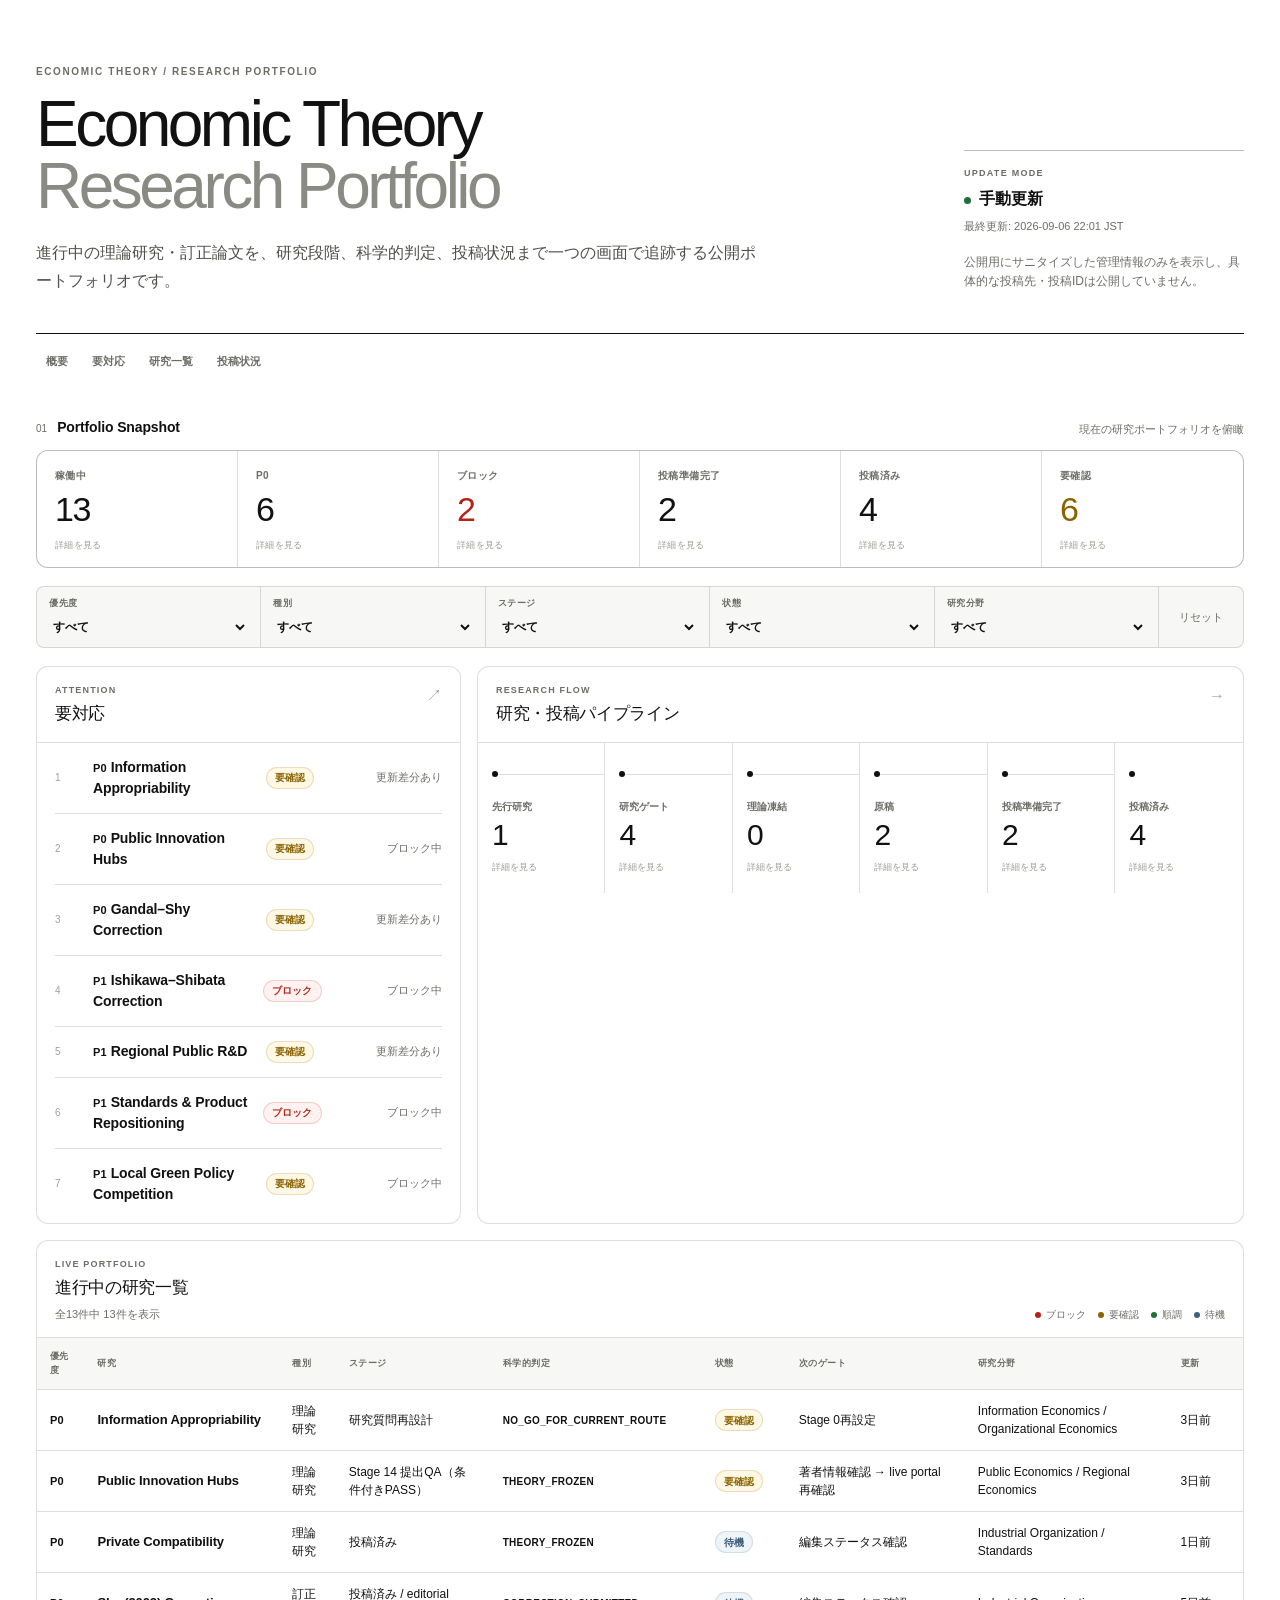
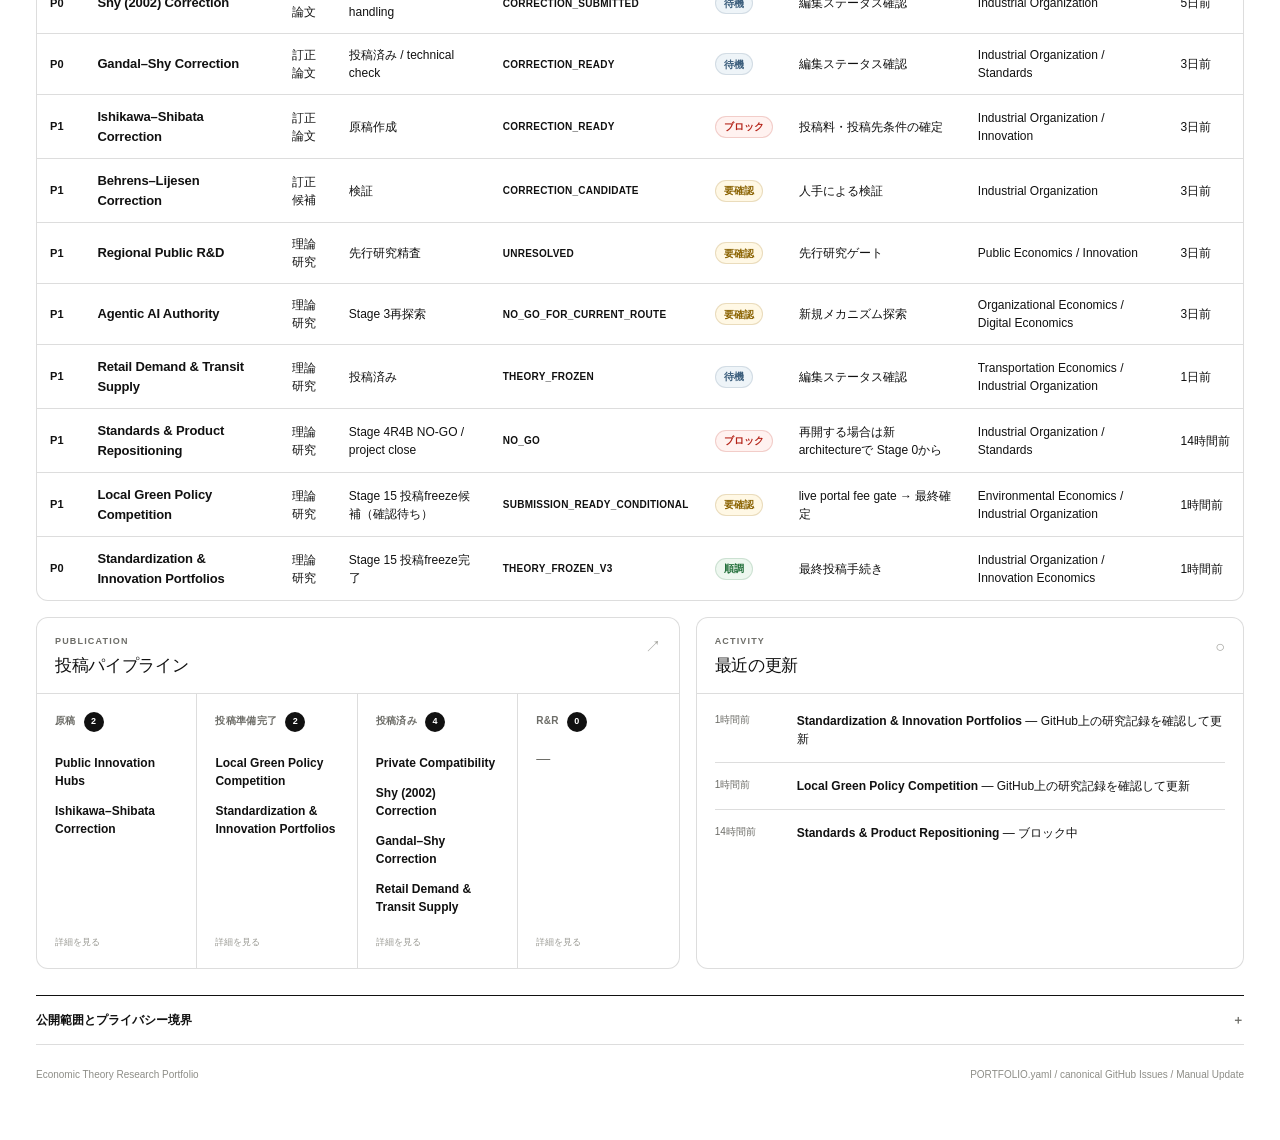
==== index.html @ 6ef9cdfd "Replace iOS nested modal scroll with single full-screen scroll surface" ====
<!doctype html>
<html lang="ja">
<head>
  <meta charset="utf-8">
  <meta name="viewport" content="width=device-width, initial-scale=1">
  <meta name="color-scheme" content="light">
  <meta name="description" content="経済理論研究ポートフォリオの公開用・サニタイズ済み進捗ダッシュボード。">
  <title>Economic Theory Research Portfolio</title>
  <link rel="stylesheet" href="styles.css">
  <style>
    /* iOS Safari: use the dialog itself as the only vertical scroll surface.
       Avoid nested scrolling between dialog -> flex shell -> detail content. */
    @media(max-width:720px){
      html:has(#detail-dialog[open]),
      body:has(#detail-dialog[open]){
        overflow:hidden;
      }
      #detail-dialog.detail-dialog[open]{
        position:fixed;
        inset:0;
        width:100vw;
        max-width:none;
        height:100vh;
        height:100dvh;
        max-height:none;
        margin:0;
        padding:0;
        border:0;
        border-radius:0;
        box-shadow:none;
        overflow-y:auto;
        overflow-x:hidden;
        -webkit-overflow-scrolling:touch;
      }
      #detail-dialog .detail-dialog-shell{
        display:block;
        min-height:100%;
        max-height:none;
        overflow:visible;
      }
      #detail-dialog .detail-dialog-header{
        position:sticky;
        top:0;
        z-index:10;
        padding:18px;
        background:rgba(255,255,255,.98);
      }
      #detail-dialog .detail-content{
        padding:18px 18px calc(28px + env(safe-area-inset-bottom));
        overflow:visible;
        min-height:auto;
      }
      #detail-dialog::backdrop{
        background:rgba(0,0,0,.18);
        backdrop-filter:none;
      }
    }
  </style>
</head>
<body>
  <main class="shell">
    <header class="topbar">
      <div class="topbar-copy">
        <p class="eyebrow">ECONOMIC THEORY / RESEARCH PORTFOLIO</p>
        <h1>Economic Theory<br><span>Research Portfolio</span></h1>
        <p class="subtitle">進行中の理論研究・訂正論文を、研究段階、科学的判定、投稿状況まで一つの画面で追跡する公開ポートフォリオです。</p>
      </div>
      <aside class="topbar-meta">
        <div class="sync-block" aria-live="polite">
          <span class="sync-label">UPDATE MODE</span>
          <span id="sync-health" class="sync-health"><span class="dot"></span>手動更新</span>
          <span id="last-sync" class="last-sync">最終更新: —</span>
        </div>
        <p class="public-note">公開用にサニタイズした管理情報のみを表示し、具体的な投稿先・投稿IDは公開していません。</p>
      </aside>
    </header>

    <nav class="section-nav" aria-label="ページ内ナビゲーション">
      <a href="#overview">概要</a>
      <a href="#attention">要対応</a>
      <a href="#portfolio">研究一覧</a>
      <a href="#publication">投稿状況</a>
    </nav>

    <section id="overview" class="snapshot-section">
      <div class="section-heading">
        <div><span class="section-index">01</span><h2>Portfolio Snapshot</h2></div>
        <p>現在の研究ポートフォリオを俯瞰</p>
      </div>
      <section id="kpis" class="kpis" aria-label="ポートフォリオ概要"></section>
    </section>

    <section class="filters" aria-label="ポートフォリオ絞り込み">
      <label>優先度<select id="filter-priority"><option value="">すべて</option></select></label>
      <label>種別<select id="filter-type"><option value="">すべて</option></select></label>
      <label>ステージ<select id="filter-stage"><option value="">すべて</option></select></label>
      <label>状態<select id="filter-health"><option value="">すべて</option></select></label>
      <label>研究分野<select id="filter-field"><option value="">すべて</option></select></label>
      <button id="clear-filters" type="button">リセット</button>
    </section>

    <section id="attention" class="overview-grid">
      <article class="panel attention-panel">
        <div class="panel-title">
          <div><span class="panel-kicker">ATTENTION</span><h2>要対応</h2></div>
          <span class="panel-mark" aria-hidden="true">↗</span>
        </div>
        <div id="attention-list" class="attention-list"></div>
      </article>

      <article class="panel pipeline-panel">
        <div class="panel-title">
          <div><span class="panel-kicker">RESEARCH FLOW</span><h2>研究・投稿パイプライン</h2></div>
          <span class="panel-mark" aria-hidden="true">→</span>
        </div>
        <div id="stage-pipeline" class="stage-pipeline"></div>
      </article>
    </section>

    <section id="portfolio" class="panel portfolio-panel">
      <div class="panel-title table-title-row">
        <div>
          <span class="panel-kicker">LIVE PORTFOLIO</span>
          <h2>進行中の研究一覧</h2>
          <p id="result-count" class="muted"></p>
        </div>
        <span class="legend"><span class="legend-dot blocked"></span>ブロック <span class="legend-dot review"></span>要確認 <span class="legend-dot track"></span>順調 <span class="legend-dot waiting"></span>待機</span>
      </div>
      <div class="table-wrap">
        <table>
          <thead>
            <tr>
              <th>優先度</th><th>研究</th><th>種別</th><th>ステージ</th><th>科学的判定</th><th>状態</th><th>次のゲート</th><th>研究分野</th><th>更新</th>
            </tr>
          </thead>
          <tbody id="portfolio-body"></tbody>
        </table>
      </div>
    </section>

    <section id="publication" class="bottom-grid">
      <article class="panel publication-panel">
        <div class="panel-title">
          <div><span class="panel-kicker">PUBLICATION</span><h2>投稿パイプライン</h2></div>
          <span class="panel-mark" aria-hidden="true">↗</span>
        </div>
        <div id="publication-pipeline" class="publication-pipeline"></div>
      </article>
      <article class="panel recent-panel">
        <div class="panel-title">
          <div><span class="panel-kicker">ACTIVITY</span><h2>最近の更新</h2></div>
          <span class="panel-mark" aria-hidden="true">○</span>
        </div>
        <div id="recent-list" class="recent-list"></div>
      </article>
    </section>

    <details class="methodology">
      <summary>公開範囲とプライバシー境界</summary>
      <div class="methodology-body">
        <p>このページでは研究管理に必要な公開用メタデータのみを表示しています。具体的な投稿先、投稿ID、投稿システム上の内部情報、数式導出、証明、未公開原稿、厳密な反例、詳細なブロッカー、認証情報、非公開の研究エビデンスは含みません。</p>
        <p>投稿先そのものは非公開のGitHub管理記録に保持し、公開ページでは研究分野と投稿ステータスのみを表示します。公開ページの内容はGitHub上の研究記録を確認したうえで手動更新し、科学的判定や研究ゲートも人間が管理するcanonical decisionとして維持します。</p>
      </div>
    </details>

    <footer>
      <span>Economic Theory Research Portfolio</span>
      <span>PORTFOLIO.yaml / canonical GitHub Issues / Manual Update</span>
    </footer>
  </main>

  <dialog id="detail-dialog" class="detail-dialog" aria-labelledby="detail-title">
    <section class="detail-dialog-shell">
      <header class="detail-dialog-header">
        <div>
          <p class="eyebrow">RESEARCH DETAIL</p>
          <h2 id="detail-title">ポートフォリオ詳細</h2>
          <p id="detail-subtitle" class="muted"></p>
        </div>
        <button id="detail-close" class="detail-close" type="button" aria-label="詳細を閉じる">×</button>
      </header>
      <div id="detail-content" class="detail-content"></div>
    </section>
  </dialog>

  <script src="app.js" defer></script>
</body>
</html>
---- styles.css ----
:root{
  --canvas:#ffffff;
  --surface:#f7f7f5;
  --surface-2:#f1f1ee;
  --ink:#111111;
  --muted:#6d6d68;
  --line:rgba(17,17,17,.14);
  --line-strong:rgba(17,17,17,.28);
  --good:#216e39;
  --good-bg:#edf7ef;
  --warn:#8a6200;
  --warn-bg:#fff8e5;
  --bad:#b42318;
  --bad-bg:#fff2f0;
  --wait:#3d5f7d;
  --wait-bg:#eef4f8;
  --radius:8px;
  --radius-lg:12px;
}

*{box-sizing:border-box}
html{scroll-behavior:smooth}
body{
  margin:0;
  background:var(--canvas);
  color:var(--ink);
  font:14px/1.5 -apple-system,BlinkMacSystemFont,"Segoe UI","Noto Sans JP",Helvetica,Arial,sans-serif;
  -webkit-font-smoothing:antialiased;
}
button,select{font:inherit}
a{color:inherit}

.shell{max-width:1540px;margin:0 auto;padding:0 36px 48px}

.topbar{
  display:grid;
  grid-template-columns:minmax(0,1.55fr) minmax(280px,.45fr);
  gap:64px;
  align-items:end;
  padding:64px 0 38px;
  border-bottom:1px solid var(--ink);
}
.topbar-copy{max-width:900px}
.eyebrow{
  margin:0 0 14px;
  color:var(--muted);
  font-size:10px;
  font-weight:700;
  letter-spacing:.16em;
  text-transform:uppercase;
}
h1{
  margin:0;
  font-size:clamp(38px,5vw,68px);
  line-height:.97;
  letter-spacing:-.055em;
  font-weight:500;
}
h1 span{color:#8a8a84;font-weight:400}
.subtitle{
  max-width:720px;
  margin:22px 0 0;
  color:#4e4e4a;
  font-size:16px;
  line-height:1.75;
}
.topbar-meta{display:flex;flex-direction:column;gap:18px;padding-bottom:3px}
.sync-block{
  display:grid;
  grid-template-columns:1fr;
  gap:7px;
  padding:16px 0 0;
  border-top:1px solid var(--line-strong);
}
.sync-label{font-size:9px;font-weight:700;letter-spacing:.14em;color:var(--muted)}
.sync-health{font-size:16px;font-weight:600;letter-spacing:-.01em}
.last-sync{font-size:11px;color:var(--muted);font-variant-numeric:tabular-nums}
.dot{display:inline-block;width:7px;height:7px;border-radius:50%;margin-right:8px;background:#999}
.sync-health.healthy .dot{background:var(--good)}
.sync-health.stale .dot{background:var(--warn)}
.sync-health.failed .dot{background:var(--bad)}
.public-note{margin:0;color:var(--muted);font-size:12px;line-height:1.65}

.section-nav{
  display:flex;
  gap:4px;
  padding:12px 0 28px;
  position:sticky;
  top:0;
  z-index:20;
  background:rgba(255,255,255,.94);
  backdrop-filter:blur(10px);
}
.section-nav a{
  text-decoration:none;
  color:var(--muted);
  font-size:11px;
  font-weight:600;
  padding:7px 10px;
  border-radius:5px;
  transition:background .15s ease,color .15s ease;
}
.section-nav a:hover,.section-nav a:focus-visible{background:var(--surface);color:var(--ink);outline:none}

.snapshot-section{margin:12px 0 18px;scroll-margin-top:56px}
.section-heading{
  display:flex;
  align-items:end;
  justify-content:space-between;
  gap:20px;
  margin-bottom:12px;
}
.section-heading>div{display:flex;align-items:baseline;gap:10px}
.section-heading h2{margin:0;font-size:14px;font-weight:600;letter-spacing:-.01em}
.section-heading p{margin:0;color:var(--muted);font-size:11px}
.section-index{font-size:10px;color:var(--muted);font-variant-numeric:tabular-nums}

.kpis{
  display:grid;
  grid-template-columns:repeat(6,1fr);
  gap:0;
  border:1px solid var(--line-strong);
  border-radius:var(--radius-lg);
  overflow:hidden;
  background:var(--canvas);
}
.kpi-button,.stage,.publication-lane,.attention-row{font:inherit;color:inherit;background:transparent}
.kpi{
  min-height:112px;
  padding:17px 18px 15px;
  border:0;
  border-right:1px solid var(--line);
  text-align:left;
}
.kpi:last-child{border-right:0}
.kpi-button{width:100%;cursor:pointer;transition:background .16s ease}
.kpi-button:hover,.kpi-button:focus-visible{background:var(--surface);outline:none}
.kpi-label{display:block;color:var(--muted);font-size:10px;font-weight:650;letter-spacing:.04em}
.kpi-value{display:block;margin-top:9px;font-size:34px;line-height:1;font-weight:500;letter-spacing:-.045em;font-variant-numeric:tabular-nums}
.kpi-hint{display:block;margin-top:13px;color:#9a9a94;font-size:9px;letter-spacing:.03em}
.kpi.blocked .kpi-value{color:var(--bad)}
.kpi.review .kpi-value{color:var(--warn)}

.filters{
  display:grid;
  grid-template-columns:repeat(5,minmax(120px,1fr)) auto;
  gap:0;
  margin:0 0 18px;
  border:1px solid var(--line);
  border-radius:var(--radius);
  overflow:hidden;
  background:var(--surface);
}
.filters label{
  display:flex;
  flex-direction:column;
  gap:4px;
  padding:10px 12px 8px;
  border-right:1px solid var(--line);
  color:var(--muted);
  font-size:9px;
  font-weight:700;
  letter-spacing:.06em;
}
.filters select{
  height:24px;
  border:0;
  background:transparent;
  color:var(--ink);
  padding:0;
  font-size:12px;
  outline:none;
}
.filters button{
  min-width:84px;
  border:0;
  background:transparent;
  color:var(--muted);
  cursor:pointer;
  padding:0 16px;
  font-size:11px;
}
.filters button:hover,.filters button:focus-visible{background:var(--ink);color:white;outline:none}

.panel{
  background:var(--canvas);
  border:1px solid var(--line);
  border-radius:var(--radius-lg);
  overflow:hidden;
}
.panel-title{
  display:flex;
  align-items:flex-start;
  justify-content:space-between;
  gap:16px;
  padding:17px 18px 15px;
  border-bottom:1px solid var(--line);
}
.panel-title h2{margin:1px 0 0;font-size:17px;font-weight:560;letter-spacing:-.02em}
.panel-kicker{display:block;margin-bottom:4px;color:var(--muted);font-size:9px;font-weight:700;letter-spacing:.13em}
.panel-mark{color:#a5a5a0;font-size:16px;font-weight:400}
.muted{color:var(--muted);margin:0}

.overview-grid{
  display:grid;
  grid-template-columns:minmax(410px,.82fr) minmax(660px,1.48fr);
  gap:16px;
  margin-bottom:16px;
  scroll-margin-top:56px;
}
.attention-list{padding:0 18px 4px}
.attention-row{
  width:100%;
  display:grid;
  grid-template-columns:28px minmax(160px,1fr) auto minmax(110px,.72fr);
  gap:10px;
  align-items:center;
  padding:14px 0;
  border:0;
  border-bottom:1px solid var(--line);
  text-align:left;
  cursor:pointer;
}
.attention-row:last-child{border-bottom:0}
.attention-row:hover,.attention-row:focus-visible{background:var(--surface);outline:none;margin:0 -10px;padding-left:10px;padding-right:10px;width:calc(100% + 20px)}
.attention-row>span:first-child{color:#a0a09a;font-size:10px;font-variant-numeric:tabular-nums}
.priority{font-weight:700;font-size:11px;letter-spacing:.02em}
.project-link{font-weight:600;letter-spacing:-.01em}
.attention-note{font-size:11px;text-align:right}

.badge{
  display:inline-flex;
  align-items:center;
  justify-content:center;
  min-height:22px;
  border-radius:999px;
  border:1px solid transparent;
  padding:2px 8px;
  font-size:10px;
  font-weight:650;
  white-space:nowrap;
}
.badge.blocked{color:var(--bad);background:var(--bad-bg);border-color:rgba(180,35,24,.18)}
.badge.review{color:var(--warn);background:var(--warn-bg);border-color:rgba(138,98,0,.18)}
.badge.track{color:var(--good);background:var(--good-bg);border-color:rgba(33,110,57,.16)}
.badge.waiting{color:var(--wait);background:var(--wait-bg);border-color:rgba(61,95,125,.16)}

.stage-pipeline{display:grid;grid-template-columns:repeat(6,1fr);min-height:150px}
.stage{
  position:relative;
  width:100%;
  min-height:150px;
  border:0;
  border-right:1px solid var(--line);
  cursor:pointer;
  padding:26px 14px 18px;
  display:flex;
  flex-direction:column;
  align-items:flex-start;
  justify-content:flex-end;
  text-align:left;
  transition:background .16s ease;
}
.stage:last-child{border-right:0}
.stage::before{content:"";position:absolute;left:14px;top:28px;width:6px;height:6px;border-radius:50%;background:var(--ink)}
.stage::after{content:"";position:absolute;left:20px;right:0;top:31px;height:1px;background:var(--line)}
.stage:last-child::after{display:none}
.stage:hover,.stage:focus-visible{background:var(--surface);outline:none}
.stage-label{color:var(--muted);font-size:10px;font-weight:650}
.stage-count{margin-top:6px;font-size:30px;line-height:1;font-weight:500;letter-spacing:-.04em}
.stage-hint{display:block;margin-top:11px;color:#9a9a94;font-size:9px}

.portfolio-panel{margin-bottom:16px;scroll-margin-top:56px}
.table-title-row{align-items:flex-end}
.table-title-row .muted{margin-top:5px;font-size:11px}
.legend{font-size:10px;color:var(--muted);display:flex;align-items:center;gap:5px;white-space:nowrap}
.legend-dot{width:6px;height:6px;border-radius:50%;display:inline-block;margin-left:7px}
.legend-dot.blocked{background:var(--bad)}
.legend-dot.review{background:var(--warn)}
.legend-dot.track{background:var(--good)}
.legend-dot.waiting{background:var(--wait)}
.table-wrap{overflow:auto}
table{border-collapse:collapse;width:100%;min-width:1100px}
th,td{padding:12px 13px;border-bottom:1px solid var(--line);text-align:left;vertical-align:middle}
th{
  background:var(--surface);
  color:var(--muted);
  font-size:9px;
  font-weight:700;
  letter-spacing:.055em;
  position:sticky;
  top:0;
  z-index:2;
}
td{font-size:12px}
tbody tr{transition:background .12s ease}
tbody tr:hover{background:#fafaf8}
tbody tr:last-child td{border-bottom:0}
.project-detail-link{
  border:0;
  background:transparent;
  padding:0;
  color:var(--ink);
  font:inherit;
  font-size:13px;
  font-weight:650;
  letter-spacing:-.01em;
  cursor:pointer;
  text-align:left;
}
.project-detail-link:hover,.project-detail-link:focus-visible{text-decoration:underline;text-underline-offset:3px;outline:none}
.verdict{font-size:10px;font-weight:700;letter-spacing:.025em}
.nowrap{white-space:nowrap}

.bottom-grid{
  display:grid;
  grid-template-columns:1.08fr .92fr;
  gap:16px;
  margin-bottom:18px;
  scroll-margin-top:56px;
}
.publication-pipeline{display:grid;grid-template-columns:repeat(4,1fr);min-height:168px}
.publication-lane{
  display:flex;
  flex-direction:column;
  align-items:flex-start;
  text-align:left;
  width:100%;
  min-height:168px;
  padding:18px;
  border:0;
  border-right:1px solid var(--line);
  cursor:pointer;
  transition:background .16s ease;
}
.publication-lane:last-child{border-right:0}
.publication-lane:hover,.publication-lane:focus-visible{background:var(--surface);outline:none}
.publication-heading{margin:0 0 16px;color:var(--muted);font-size:10px;font-weight:700;letter-spacing:.03em}
.lane-count{display:inline-flex;min-width:20px;height:20px;align-items:center;justify-content:center;margin-left:5px;border-radius:999px;background:var(--ink);color:white;font-size:9px}
.publication-item{padding:6px 0;font-weight:650;font-size:12px}
.publication-hint{display:block;margin-top:auto;padding-top:14px;color:#9a9a94;font-size:9px}
.recent-list{padding:4px 18px 8px}
.recent-item{display:grid;grid-template-columns:70px 1fr;gap:12px;padding:14px 0;border-bottom:1px solid var(--line);font-size:12px}
.recent-item:last-child{border-bottom:0}
.recent-time{color:var(--muted);font-size:10px;font-variant-numeric:tabular-nums}

.methodology{margin:26px 0 12px;border-top:1px solid var(--ink);border-bottom:1px solid var(--line)}
.methodology summary{cursor:pointer;font-size:12px;font-weight:600;padding:15px 0;list-style:none}
.methodology summary::-webkit-details-marker{display:none}
.methodology summary::after{content:"＋";float:right;color:var(--muted)}
.methodology[open] summary::after{content:"−"}
.methodology-body{padding:0 0 16px;max-width:1040px}
.methodology p{color:var(--muted);margin:0 0 8px;font-size:12px;line-height:1.7}
footer{display:flex;justify-content:space-between;gap:16px;color:#8d8d87;font-size:10px;padding:10px 0}
.empty{color:var(--muted);padding:18px}

.detail-dialog{
  width:min(1120px,calc(100vw - 36px));
  max-height:min(88vh,900px);
  padding:0;
  border:1px solid rgba(17,17,17,.18);
  border-radius:14px;
  background:var(--canvas);
  color:var(--ink);
  box-shadow:0 28px 90px rgba(0,0,0,.20);
}
.detail-dialog::backdrop{background:rgba(0,0,0,.32);backdrop-filter:blur(5px)}
.detail-dialog-shell{display:flex;flex-direction:column;max-height:88vh}
.detail-dialog-header{display:flex;justify-content:space-between;gap:20px;align-items:flex-start;padding:24px 26px 20px;border-bottom:1px solid var(--line)}
.detail-dialog-header h2{font-size:27px;font-weight:520;letter-spacing:-.035em;margin:0 0 6px}
.detail-close{width:36px;height:36px;border:1px solid var(--line);border-radius:50%;background:white;color:var(--ink);font-size:20px;line-height:1;cursor:pointer}
.detail-close:hover,.detail-close:focus-visible{background:var(--ink);color:white;outline:none}
.detail-content{padding:24px 26px 28px;overflow:auto}
.detail-table-wrap{overflow:auto;border:1px solid var(--line);border-radius:8px}
.detail-table{min-width:980px}
.detail-table th{position:static}
.detail-empty{padding:30px;color:var(--muted);text-align:center}
.project-detail-card{max-width:940px;margin:0 auto}
.project-detail-head{display:flex;justify-content:space-between;gap:16px;align-items:flex-start;margin-bottom:22px}
.project-detail-head h3{font-size:31px;font-weight:520;line-height:1.05;letter-spacing:-.04em;margin:5px 0 0}
.project-detail-card>section{
  margin:0 0 24px!important;
  padding:24px 0!important;
  border:0!important;
  border-top:1px solid var(--line)!important;
  border-bottom:1px solid var(--line)!important;
  border-radius:0!important;
  background:transparent!important;
}
.project-detail-card>section>p:nth-of-type(2){font-size:16px!important;line-height:1.9!important;max-width:820px}
.project-detail-card>section>div{gap:24px!important;margin-top:22px}
.project-detail-card>section strong{font-size:11px;letter-spacing:.01em}
.project-detail-card>section span{color:#3f3f3b}
.detail-grid{display:grid;grid-template-columns:repeat(2,minmax(0,1fr));gap:0;margin:0;border-top:1px solid var(--line);border-left:1px solid var(--line)}
.detail-grid>div{padding:14px 16px;border-right:1px solid var(--line);border-bottom:1px solid var(--line);background:white}
.detail-grid dt{color:var(--muted);font-size:9px;font-weight:700;letter-spacing:.05em}
.detail-grid dd{margin:5px 0 0;font-weight:600;font-size:12px}

@media(max-width:1180px){
  .shell{padding-left:24px;padding-right:24px}
  .topbar{grid-template-columns:1fr;gap:32px;padding-top:48px}
  .topbar-meta{display:grid;grid-template-columns:1fr 1fr;align-items:end}
  .overview-grid,.bottom-grid{grid-template-columns:1fr}
  .kpis{grid-template-columns:repeat(3,1fr)}
  .kpi:nth-child(3){border-right:0}
  .kpi:nth-child(-n+3){border-bottom:1px solid var(--line)}
  .filters{grid-template-columns:repeat(3,1fr)}
  .filters label:nth-child(3){border-right:0}
  .filters label:nth-child(-n+3){border-bottom:1px solid var(--line)}
  .stage-pipeline{overflow-x:auto;grid-template-columns:repeat(6,minmax(135px,1fr))}
}

@media(max-width:720px){
  .shell{padding:0 14px 28px}
  .topbar{padding:34px 0 24px}
  h1{font-size:42px}
  .subtitle{font-size:14px;margin-top:16px}
  .topbar-meta{grid-template-columns:1fr;gap:12px}
  .section-nav{padding-bottom:18px;overflow-x:auto;white-space:nowrap}
  .section-heading{align-items:flex-start;flex-direction:column;gap:4px}
  .kpis{grid-template-columns:1fr 1fr}
  .kpi{min-height:96px}
  .kpi:nth-child(2n){border-right:0}
  .kpi:nth-child(3){border-right:1px solid var(--line)}
  .kpi:nth-child(-n+4){border-bottom:1px solid var(--line)}
  .filters{grid-template-columns:1fr 1fr}
  .filters label{border-bottom:1px solid var(--line)}
  .filters label:nth-child(2n){border-right:0}
  .filters label:nth-child(3){border-right:1px solid var(--line)}
  .filters button{min-height:44px;grid-column:1/-1}
  .overview-grid{grid-template-columns:1fr}
  .attention-row{grid-template-columns:24px 1fr auto}
  .attention-row .attention-note{grid-column:2/-1;text-align:left}
  .legend{display:none}
  .panel-title{padding:15px}
  .publication-pipeline{grid-template-columns:1fr 1fr}
  .publication-lane{min-height:130px;border-bottom:1px solid var(--line)}
  .publication-lane:nth-child(2n){border-right:0}
  .publication-lane:nth-last-child(-n+2){border-bottom:0}
  .recent-item{grid-template-columns:58px 1fr}
  footer{flex-direction:column}
  .detail-dialog{width:calc(100vw - 14px);max-height:92vh}
  .detail-dialog-shell{max-height:92vh}
  .detail-dialog-header{padding:18px}
  .detail-dialog-header h2{font-size:22px}
  .detail-content{padding:18px}
  .project-detail-head h3{font-size:25px}
  .detail-grid{grid-template-columns:1fr}
}
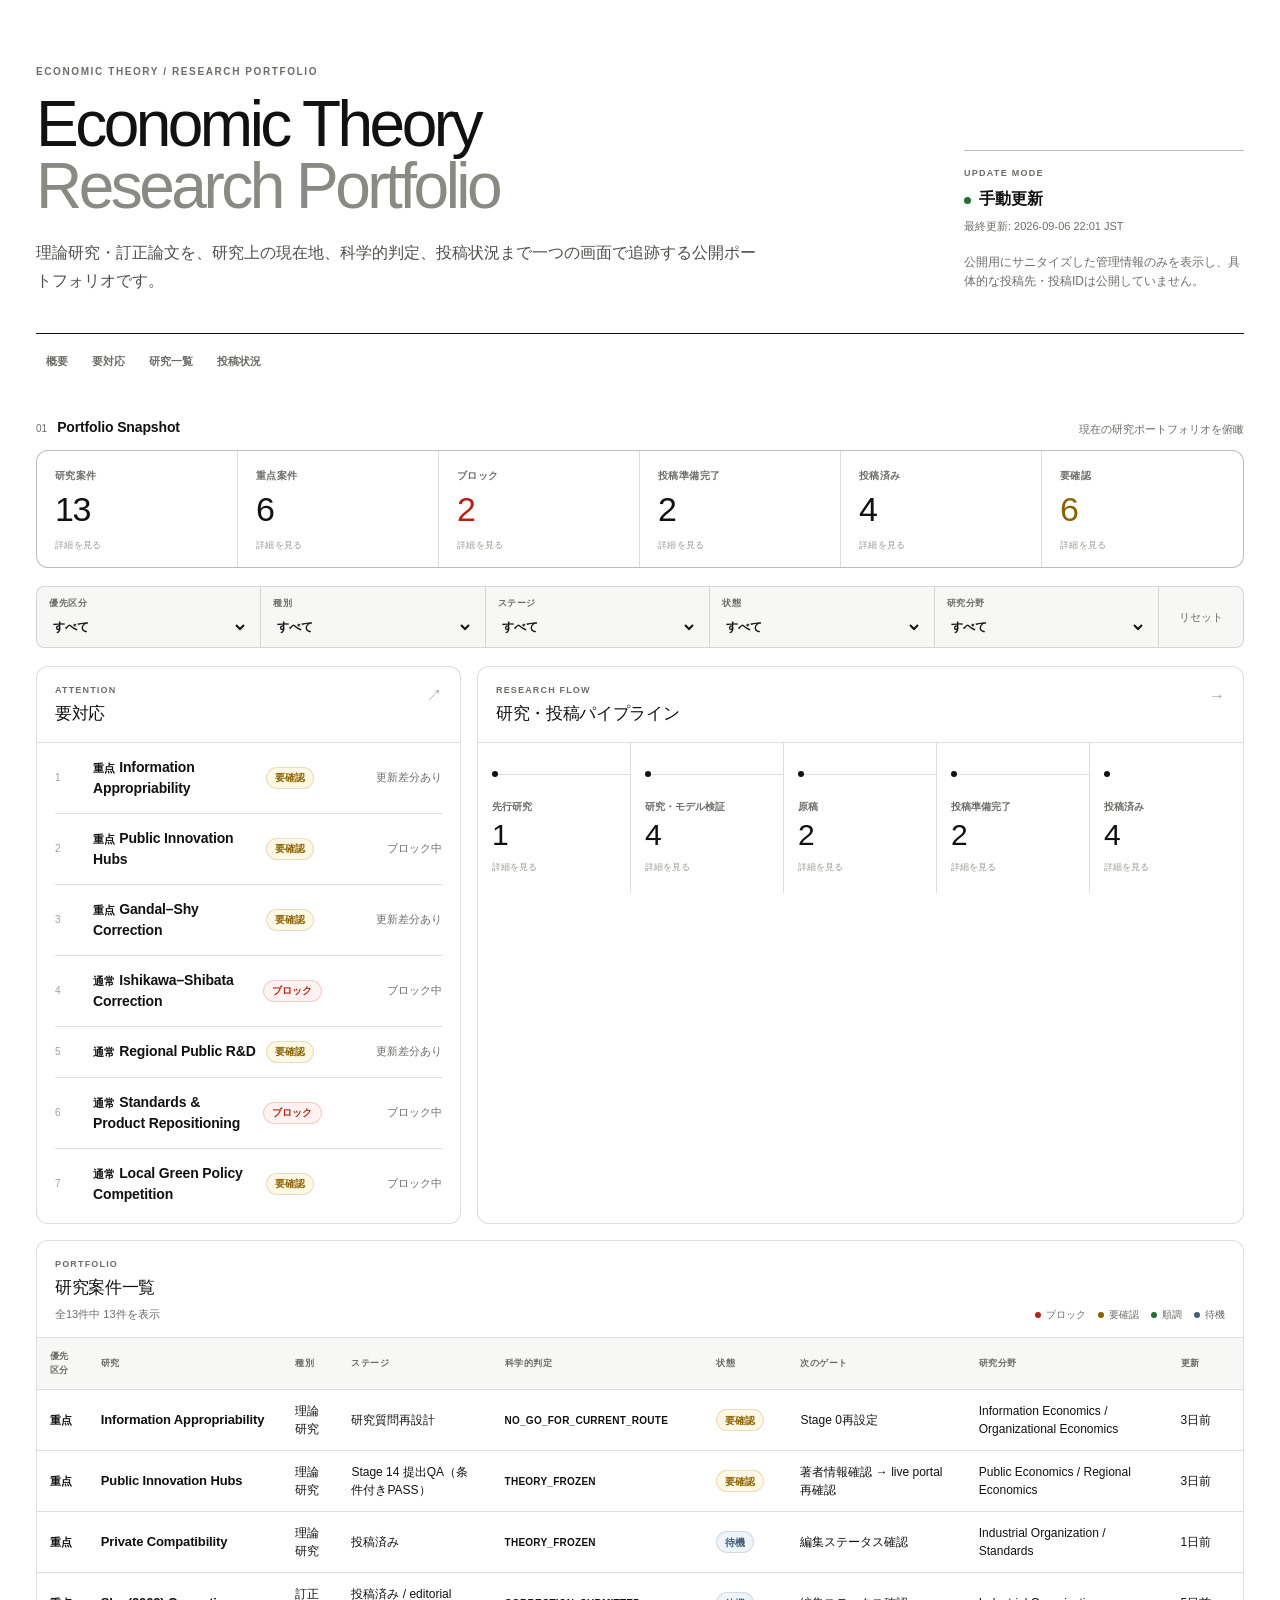
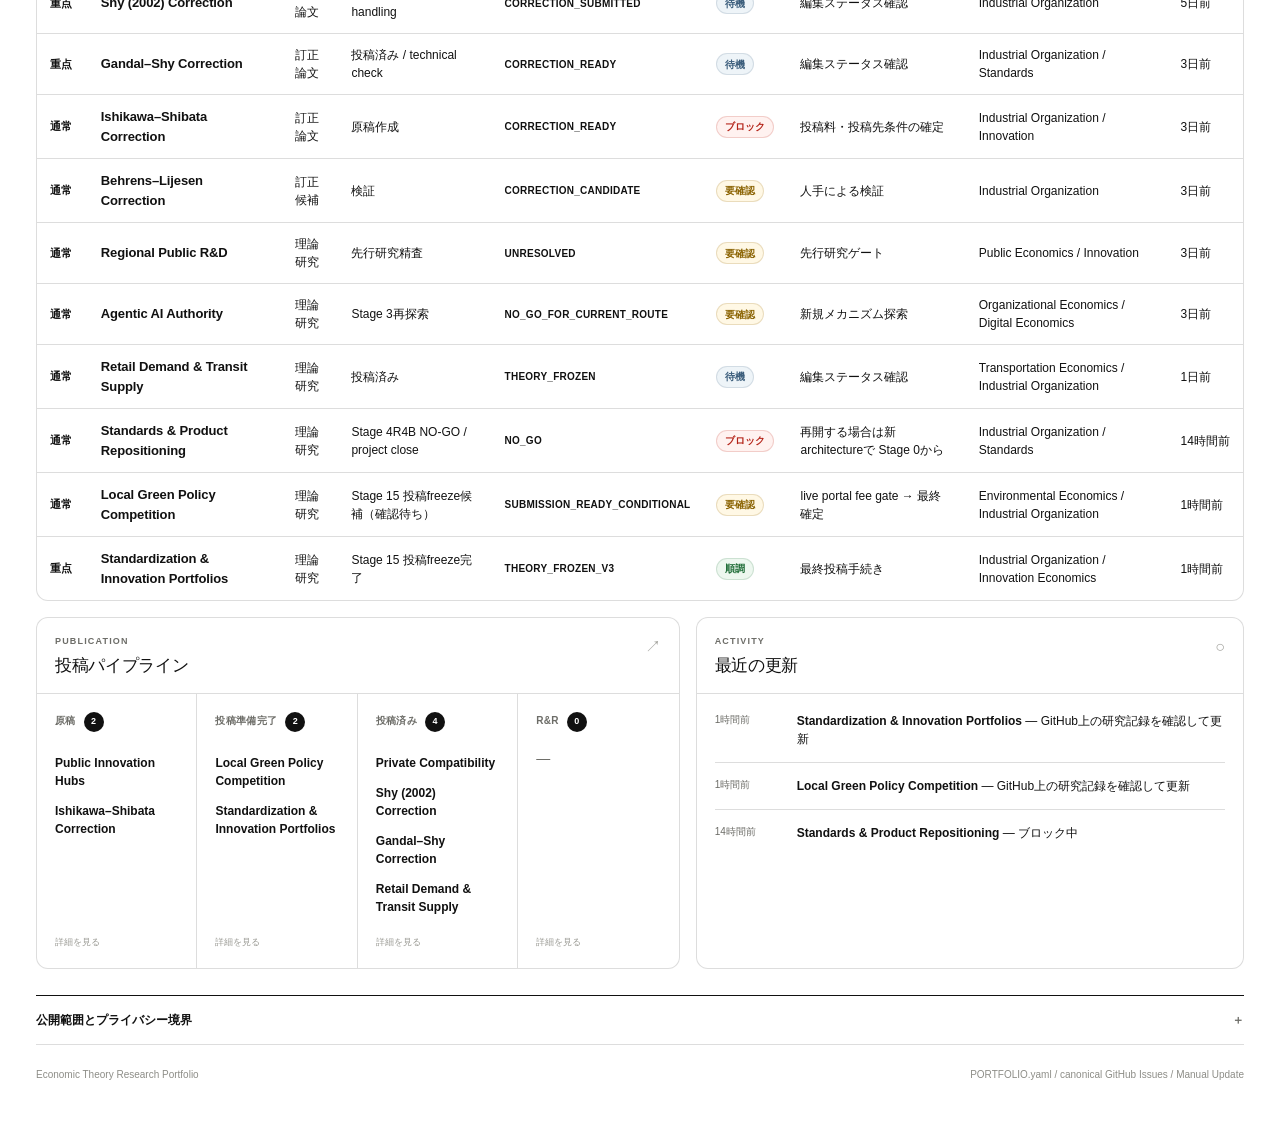
==== commit ae374745: "Clarify public dashboard labels and five-stage pipeline" ====
--- a/index.html
+++ b/index.html
@@ -6,55 +6,11 @@
   <meta name="color-scheme" content="light">
   <meta name="description" content="経済理論研究ポートフォリオの公開用・サニタイズ済み進捗ダッシュボード。">
   <title>Economic Theory Research Portfolio</title>
-  <link rel="stylesheet" href="styles.css">
+  <link rel="stylesheet" href="styles.css?v=20260906-public2">
   <style>
-    /* iOS Safari: use the dialog itself as the only vertical scroll surface.
-       Avoid nested scrolling between dialog -> flex shell -> detail content. */
-    @media(max-width:720px){
-      html:has(#detail-dialog[open]),
-      body:has(#detail-dialog[open]){
-        overflow:hidden;
-      }
-      #detail-dialog.detail-dialog[open]{
-        position:fixed;
-        inset:0;
-        width:100vw;
-        max-width:none;
-        height:100vh;
-        height:100dvh;
-        max-height:none;
-        margin:0;
-        padding:0;
-        border:0;
-        border-radius:0;
-        box-shadow:none;
-        overflow-y:auto;
-        overflow-x:hidden;
-        -webkit-overflow-scrolling:touch;
-      }
-      #detail-dialog .detail-dialog-shell{
-        display:block;
-        min-height:100%;
-        max-height:none;
-        overflow:visible;
-      }
-      #detail-dialog .detail-dialog-header{
-        position:sticky;
-        top:0;
-        z-index:10;
-        padding:18px;
-        background:rgba(255,255,255,.98);
-      }
-      #detail-dialog .detail-content{
-        padding:18px 18px calc(28px + env(safe-area-inset-bottom));
-        overflow:visible;
-        min-height:auto;
-      }
-      #detail-dialog::backdrop{
-        background:rgba(0,0,0,.18);
-        backdrop-filter:none;
-      }
-    }
+    a.kpi-button,a.attention-row,a.stage,a.publication-lane,a.project-detail-link{text-decoration:none;color:inherit}
+    .stage-pipeline{grid-template-columns:repeat(5,1fr)}
+    @media(max-width:1180px){.stage-pipeline{grid-template-columns:repeat(5,minmax(150px,1fr))}}
   </style>
 </head>
 <body>
@@ -63,7 +19,7 @@
       <div class="topbar-copy">
         <p class="eyebrow">ECONOMIC THEORY / RESEARCH PORTFOLIO</p>
         <h1>Economic Theory<br><span>Research Portfolio</span></h1>
-        <p class="subtitle">進行中の理論研究・訂正論文を、研究段階、科学的判定、投稿状況まで一つの画面で追跡する公開ポートフォリオです。</p>
+        <p class="subtitle">理論研究・訂正論文を、研究上の現在地、科学的判定、投稿状況まで一つの画面で追跡する公開ポートフォリオです。</p>
       </div>
       <aside class="topbar-meta">
         <div class="sync-block" aria-live="polite">
@@ -91,7 +47,7 @@
     </section>
 
     <section class="filters" aria-label="ポートフォリオ絞り込み">
-      <label>優先度<select id="filter-priority"><option value="">すべて</option></select></label>
+      <label>優先区分<select id="filter-priority"><option value="">すべて</option></select></label>
       <label>種別<select id="filter-type"><option value="">すべて</option></select></label>
       <label>ステージ<select id="filter-stage"><option value="">すべて</option></select></label>
       <label>状態<select id="filter-health"><option value="">すべて</option></select></label>
@@ -120,8 +76,8 @@
     <section id="portfolio" class="panel portfolio-panel">
       <div class="panel-title table-title-row">
         <div>
-          <span class="panel-kicker">LIVE PORTFOLIO</span>
-          <h2>進行中の研究一覧</h2>
+          <span class="panel-kicker">PORTFOLIO</span>
+          <h2>研究案件一覧</h2>
           <p id="result-count" class="muted"></p>
         </div>
         <span class="legend"><span class="legend-dot blocked"></span>ブロック <span class="legend-dot review"></span>要確認 <span class="legend-dot track"></span>順調 <span class="legend-dot waiting"></span>待機</span>
@@ -130,7 +86,7 @@
         <table>
           <thead>
             <tr>
-              <th>優先度</th><th>研究</th><th>種別</th><th>ステージ</th><th>科学的判定</th><th>状態</th><th>次のゲート</th><th>研究分野</th><th>更新</th>
+              <th>優先区分</th><th>研究</th><th>種別</th><th>ステージ</th><th>科学的判定</th><th>状態</th><th>次のゲート</th><th>研究分野</th><th>更新</th>
             </tr>
           </thead>
           <tbody id="portfolio-body"></tbody>
@@ -159,7 +115,7 @@
       <summary>公開範囲とプライバシー境界</summary>
       <div class="methodology-body">
         <p>このページでは研究管理に必要な公開用メタデータのみを表示しています。具体的な投稿先、投稿ID、投稿システム上の内部情報、数式導出、証明、未公開原稿、厳密な反例、詳細なブロッカー、認証情報、非公開の研究エビデンスは含みません。</p>
-        <p>投稿先そのものは非公開のGitHub管理記録に保持し、公開ページでは研究分野と投稿ステータスのみを表示します。公開ページの内容はGitHub上の研究記録を確認したうえで手動更新し、科学的判定や研究ゲートも人間が管理するcanonical decisionとして維持します。</p>
+        <p>投稿先そのものは非公開のGitHub管理記録に保持し、公開ページでは研究分野と一般的な投稿ステータスのみを表示します。研究上の判定は、GitHub上のworkflow・履歴・検証記録を参照しながら節目ごとに評価し、その結果をGitHubへ記録する運用です。公開ページはその状態を必要なタイミングで手動更新しています。</p>
       </div>
     </details>
 
@@ -168,21 +124,6 @@
       <span>PORTFOLIO.yaml / canonical GitHub Issues / Manual Update</span>
     </footer>
   </main>
-
-  <dialog id="detail-dialog" class="detail-dialog" aria-labelledby="detail-title">
-    <section class="detail-dialog-shell">
-      <header class="detail-dialog-header">
-        <div>
-          <p class="eyebrow">RESEARCH DETAIL</p>
-          <h2 id="detail-title">ポートフォリオ詳細</h2>
-          <p id="detail-subtitle" class="muted"></p>
-        </div>
-        <button id="detail-close" class="detail-close" type="button" aria-label="詳細を閉じる">×</button>
-      </header>
-      <div id="detail-content" class="detail-content"></div>
-    </section>
-  </dialog>
-
-  <script src="app.js" defer></script>
+  <script src="dashboard.js?v=20260906-public2" defer></script>
 </body>
-</html>
+</html>
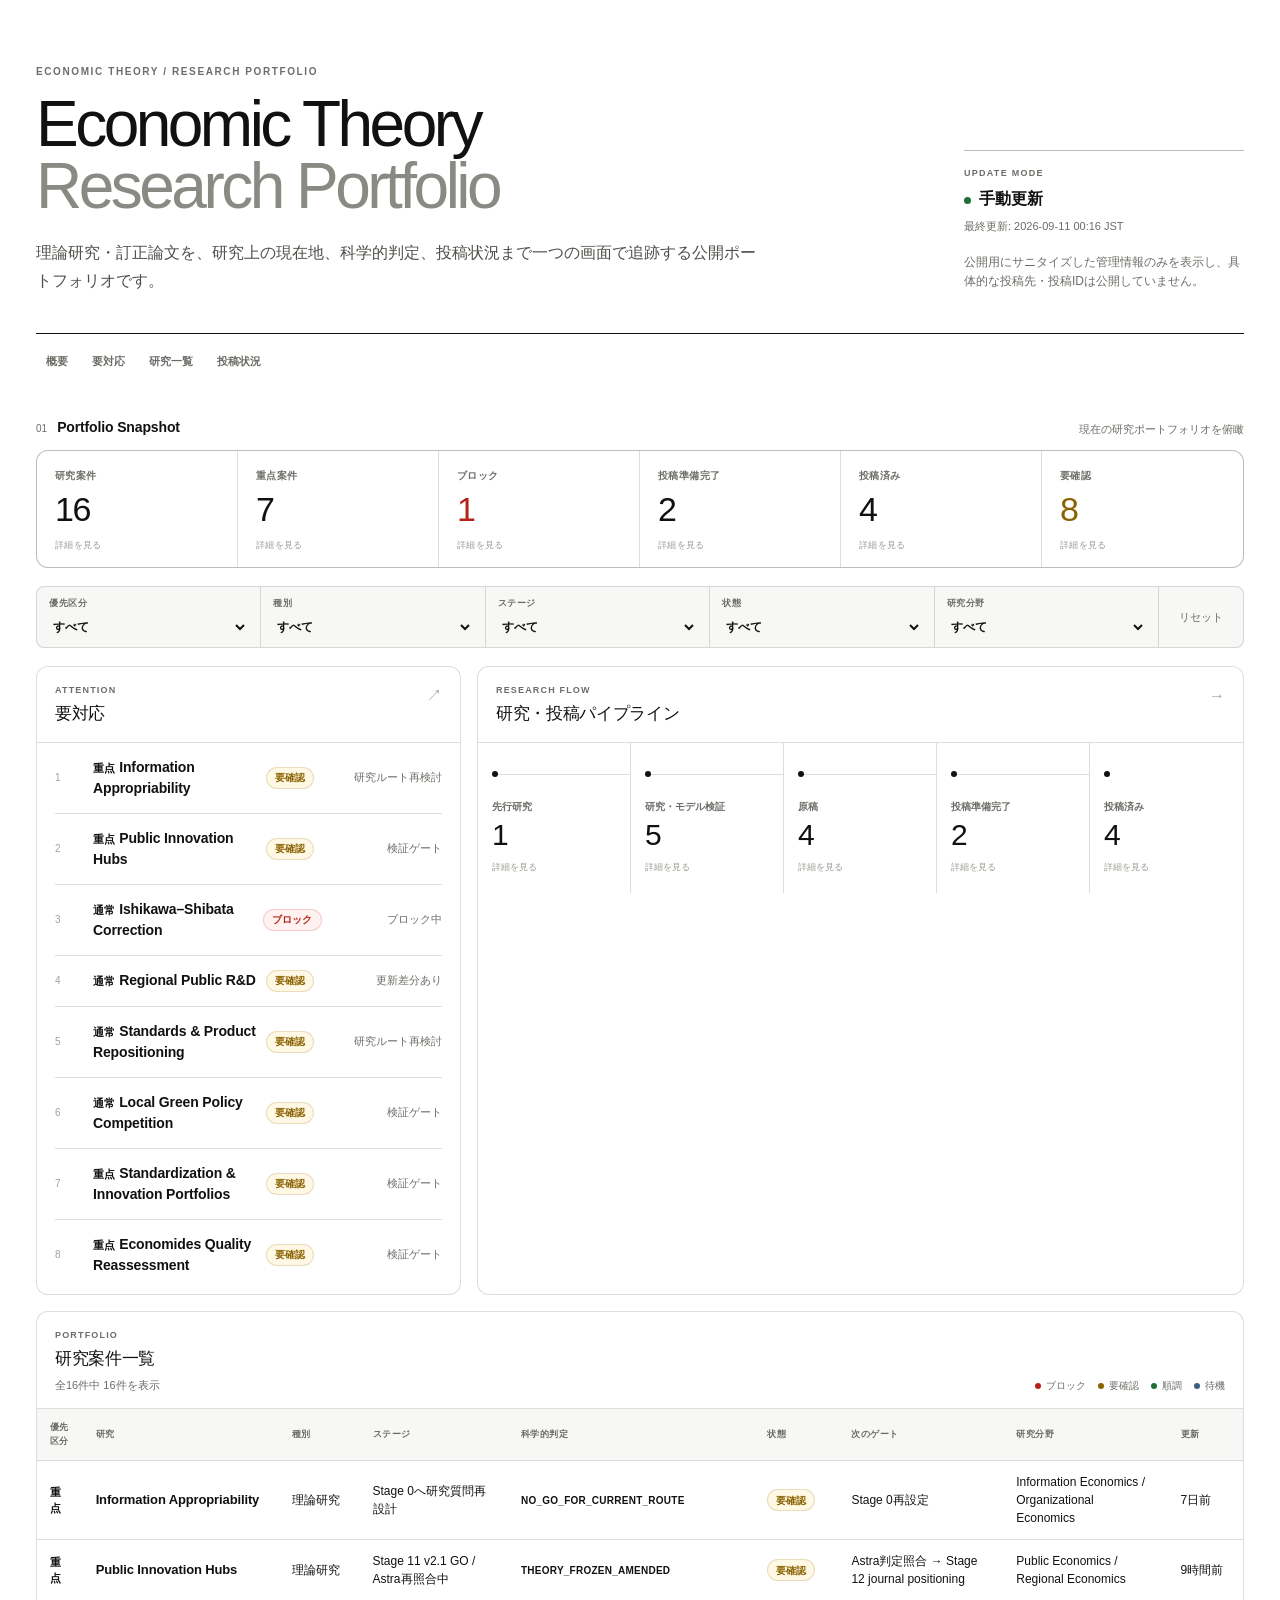
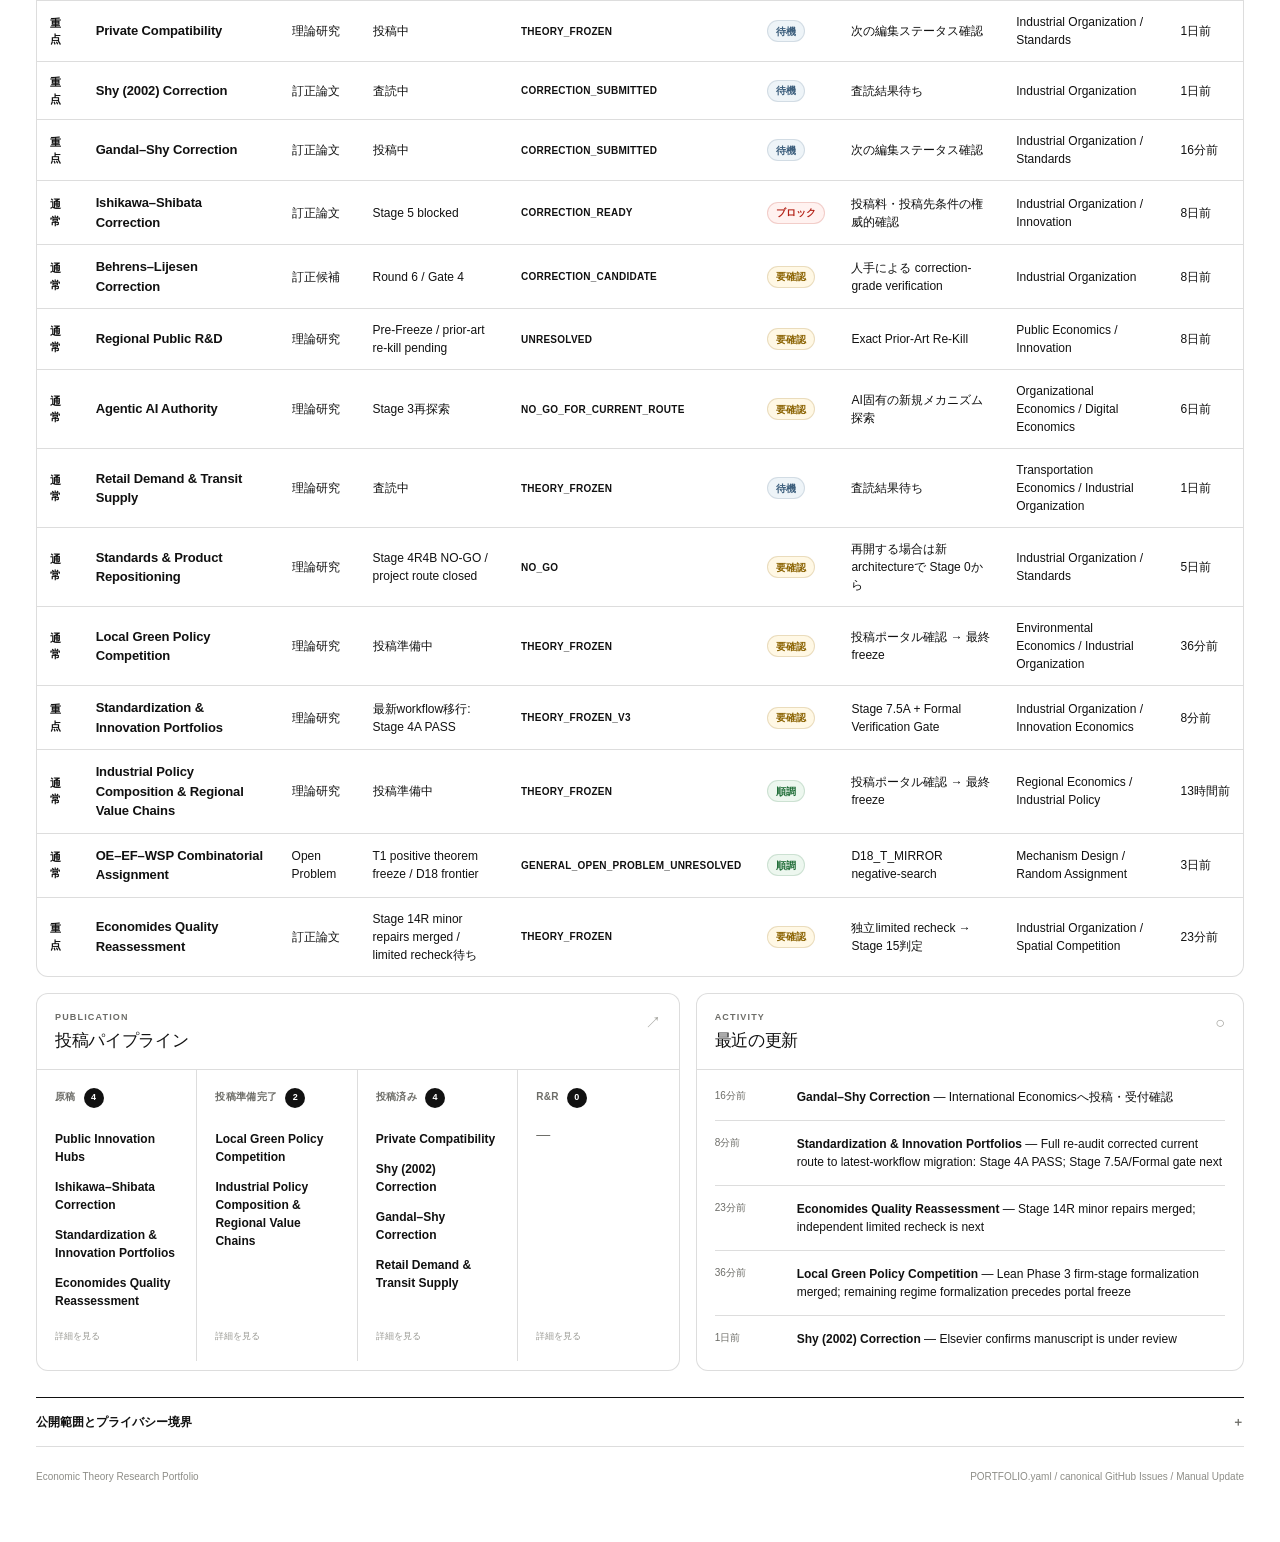
==== commit 01d13884: "Force refresh sanitized public stage labels" ====
--- a/index.html
+++ b/index.html
@@ -124,6 +124,6 @@
       <span>PORTFOLIO.yaml / canonical GitHub Issues / Manual Update</span>
     </footer>
   </main>
-  <script src="dashboard.js?v=20260906-public2" defer></script>
+  <script src="dashboard.js?v=20260911-public-stage-sanitize1" defer></script>
 </body>
 </html>
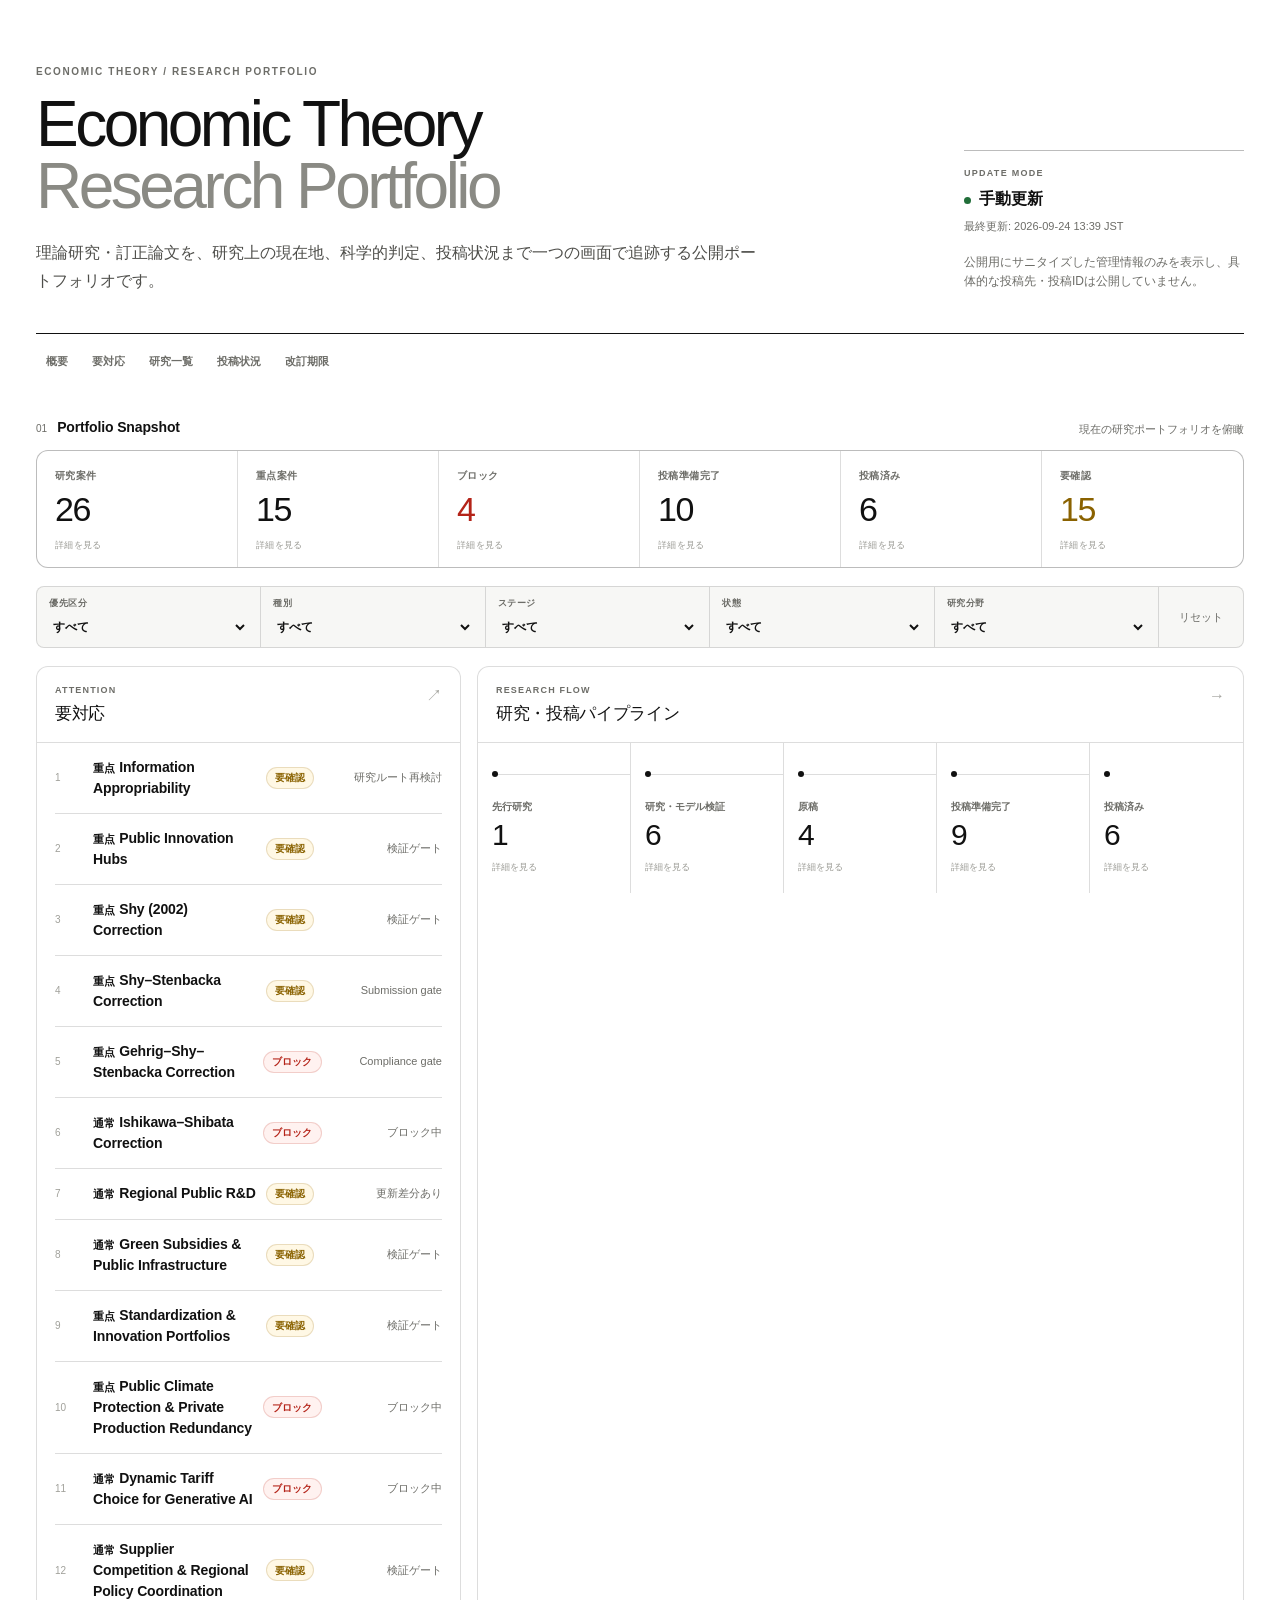
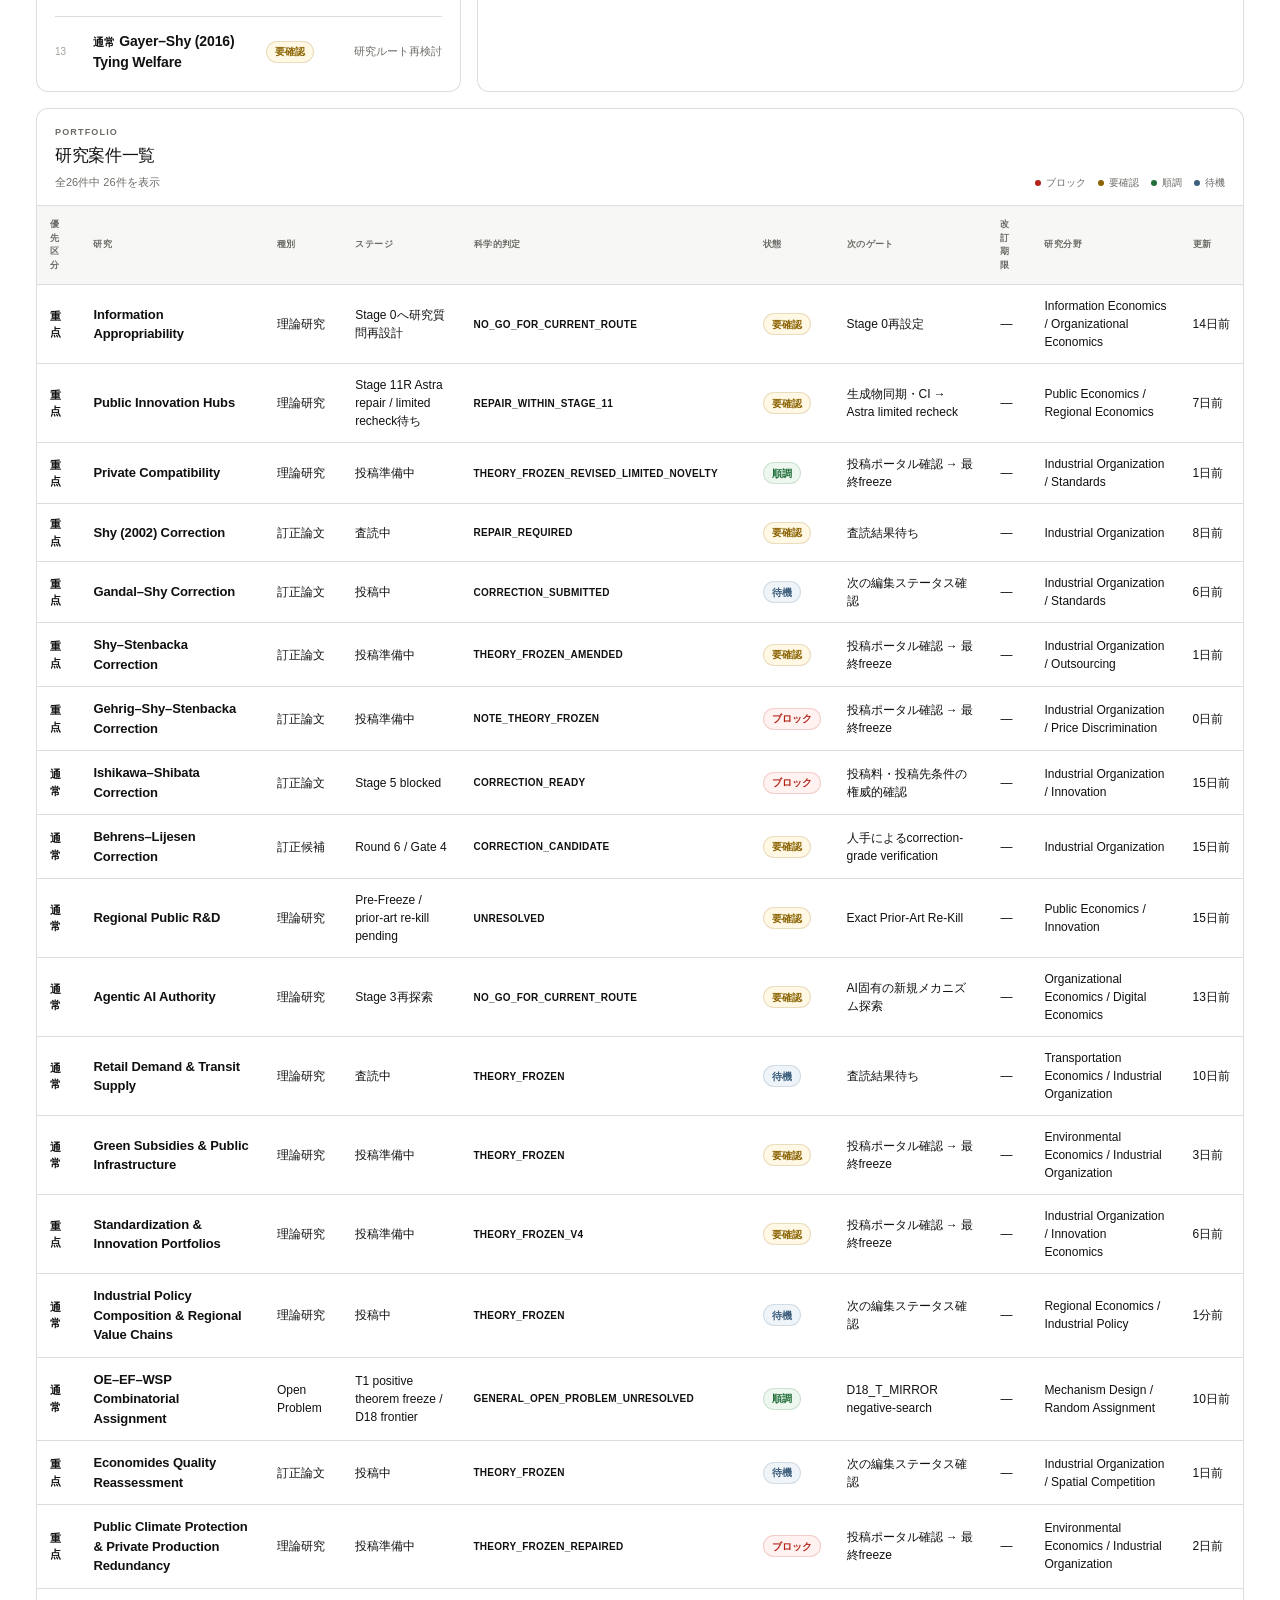
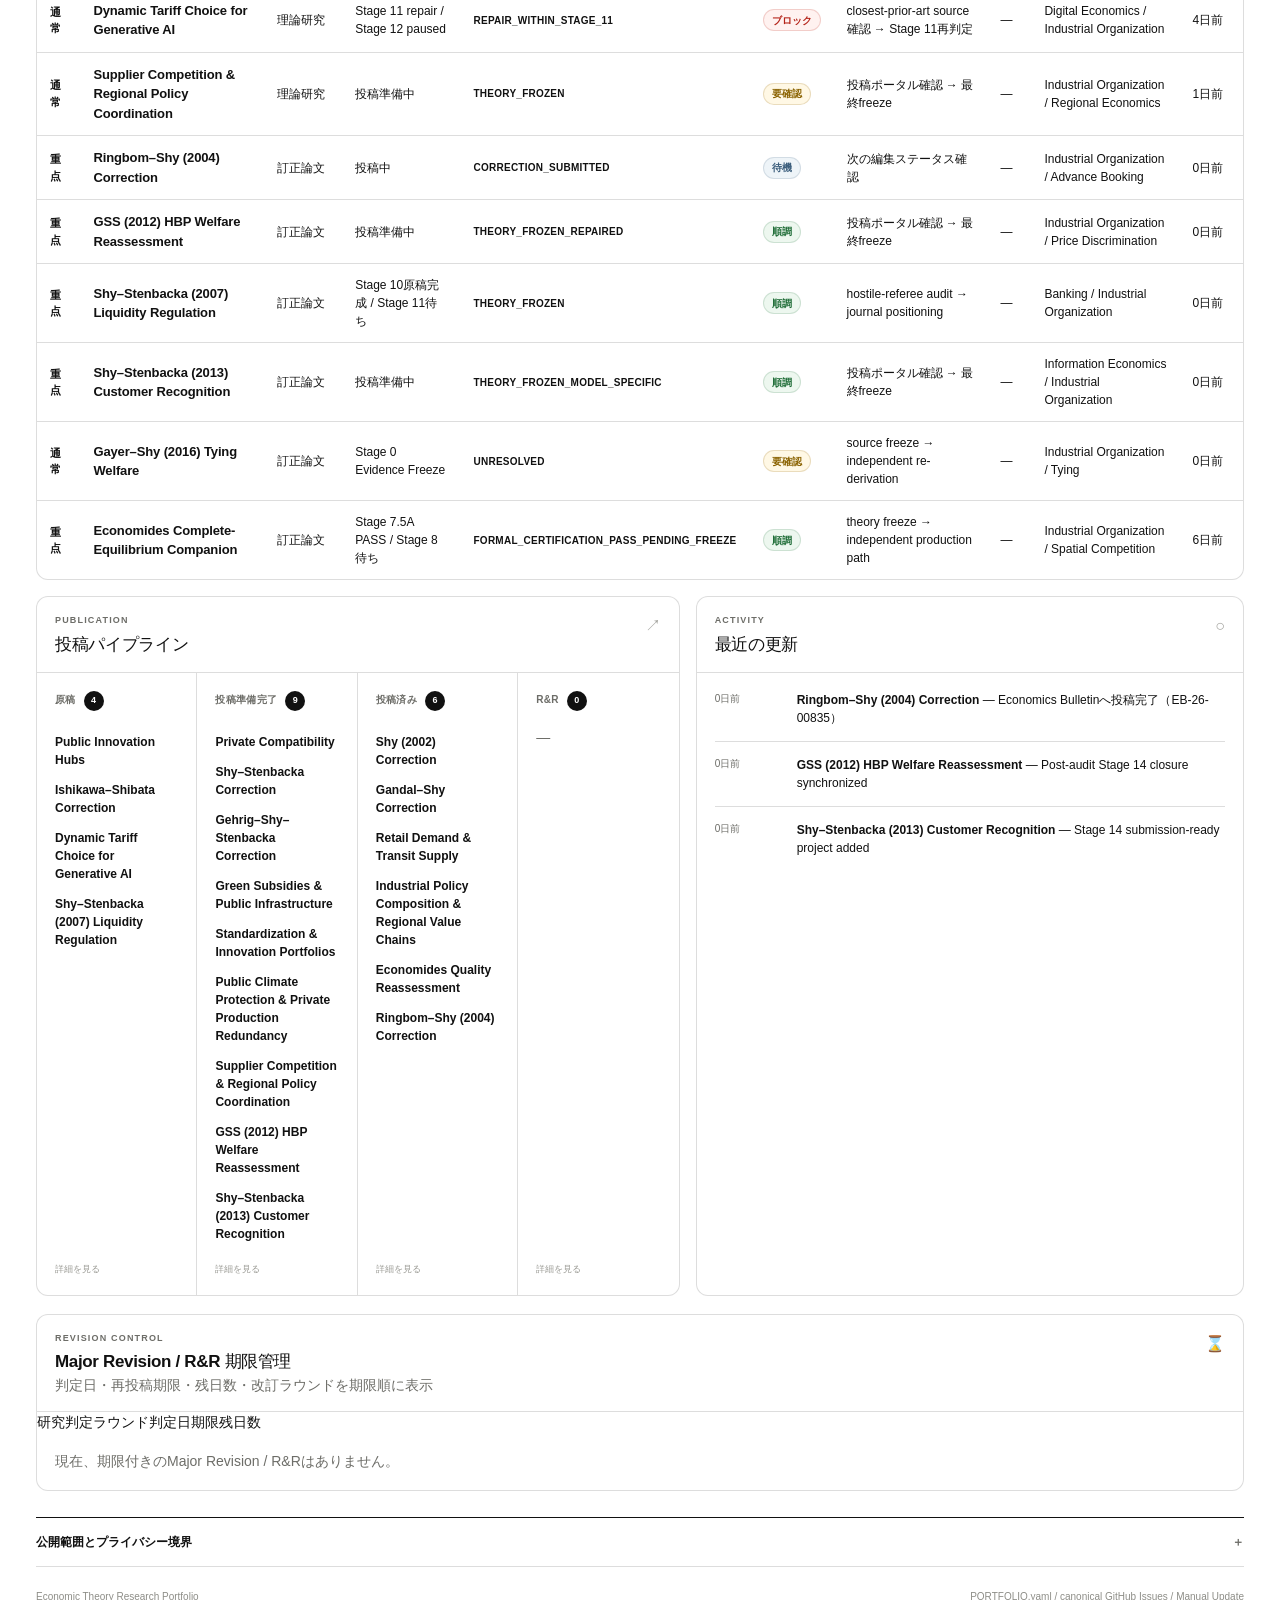
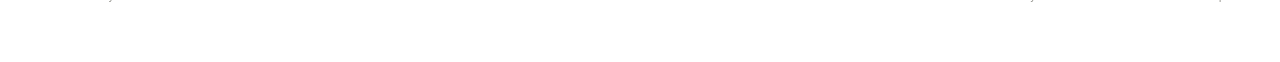
==== commit 2bc2bc11: "Add revision deadline section to dashboard" ====
--- a/index.html
+++ b/index.html
@@ -36,6 +36,7 @@
       <a href="#attention">要対応</a>
       <a href="#portfolio">研究一覧</a>
       <a href="#publication">投稿状況</a>
+      <a href="#revisions">改訂期限</a>
     </nav>
 
     <section id="overview" class="snapshot-section">
@@ -86,7 +87,7 @@
         <table>
           <thead>
             <tr>
-              <th>優先区分</th><th>研究</th><th>種別</th><th>ステージ</th><th>科学的判定</th><th>状態</th><th>次のゲート</th><th>研究分野</th><th>更新</th>
+              <th>優先区分</th><th>研究</th><th>種別</th><th>ステージ</th><th>科学的判定</th><th>状態</th><th>次のゲート</th><th>改訂期限</th><th>研究分野</th><th>更新</th>
             </tr>
           </thead>
           <tbody id="portfolio-body"></tbody>
@@ -111,6 +112,19 @@
       </article>
     </section>
 
+    <section id="revisions" class="panel revision-panel">
+      <div class="panel-title">
+        <div>
+          <span class="panel-kicker">REVISION CONTROL</span>
+          <h2>Major Revision / R&amp;R 期限管理</h2>
+          <p class="muted">判定日・再投稿期限・残日数・改訂ラウンドを期限順に表示</p>
+        </div>
+        <span class="panel-mark" aria-hidden="true">⌛</span>
+      </div>
+      <div class="revision-header" aria-hidden="true"><span>研究</span><span>判定</span><span>ラウンド</span><span>判定日</span><span>期限</span><span>残日数</span></div>
+      <div id="revision-list" class="revision-list"></div>
+    </section>
+
     <details class="methodology">
       <summary>公開範囲とプライバシー境界</summary>
       <div class="methodology-body">
--- a/styles.css
+++ b/styles.css
@@ -391,6 +391,55 @@
 .project-detail-card>section>div{gap:24px!important;margin-top:22px}
 .project-detail-card>section strong{font-size:11px;letter-spacing:.01em}
 .project-detail-card>section span{color:#3f3f3b}
+.deep-dive{
+  margin:8px 0 30px;
+  border:1px solid var(--line-strong);
+  border-radius:var(--radius-lg);
+  overflow:hidden;
+  background:var(--surface);
+}
+.deep-dive summary{
+  list-style:none;
+  cursor:pointer;
+  display:flex;
+  align-items:center;
+  justify-content:space-between;
+  gap:18px;
+  padding:17px 19px;
+  font-weight:650;
+  transition:background .15s ease;
+}
+.deep-dive summary::-webkit-details-marker{display:none}
+.deep-dive summary:hover,.deep-dive summary:focus-visible{background:var(--surface-2);outline:none}
+.deep-dive summary span{font-size:13px;letter-spacing:-.01em}
+.deep-dive summary small{color:var(--muted);font-size:10px;font-weight:500;text-align:right}
+.deep-dive summary::after{
+  content:"+";
+  flex:0 0 auto;
+  width:24px;
+  height:24px;
+  border:1px solid var(--line);
+  border-radius:50%;
+  display:grid;
+  place-items:center;
+  font-size:16px;
+  font-weight:400;
+}
+.deep-dive[open] summary::after{content:"−"}
+.deep-dive[open] summary{border-bottom:1px solid var(--line)}
+.deep-dive-body{padding:2px 19px 8px;background:white}
+.deep-dive-item{
+  display:grid;
+  grid-template-columns:34px minmax(0,1fr);
+  gap:12px;
+  padding:18px 0;
+  border-bottom:1px solid var(--line);
+}
+.deep-dive-item:last-child{border-bottom:0}
+.deep-dive-index{color:#a0a09a;font-size:10px;font-variant-numeric:tabular-nums;padding-top:3px}
+.deep-dive-item h3{margin:0 0 6px;font-size:13px;font-weight:650;letter-spacing:-.01em}
+.deep-dive-item p{margin:0;max-width:800px;color:#3f3f3b;font-size:14px;line-height:1.8}
+
 .detail-grid{display:grid;grid-template-columns:repeat(2,minmax(0,1fr));gap:0;margin:0;border-top:1px solid var(--line);border-left:1px solid var(--line)}
 .detail-grid>div{padding:14px 16px;border-right:1px solid var(--line);border-bottom:1px solid var(--line);background:white}
 .detail-grid dt{color:var(--muted);font-size:9px;font-weight:700;letter-spacing:.05em}
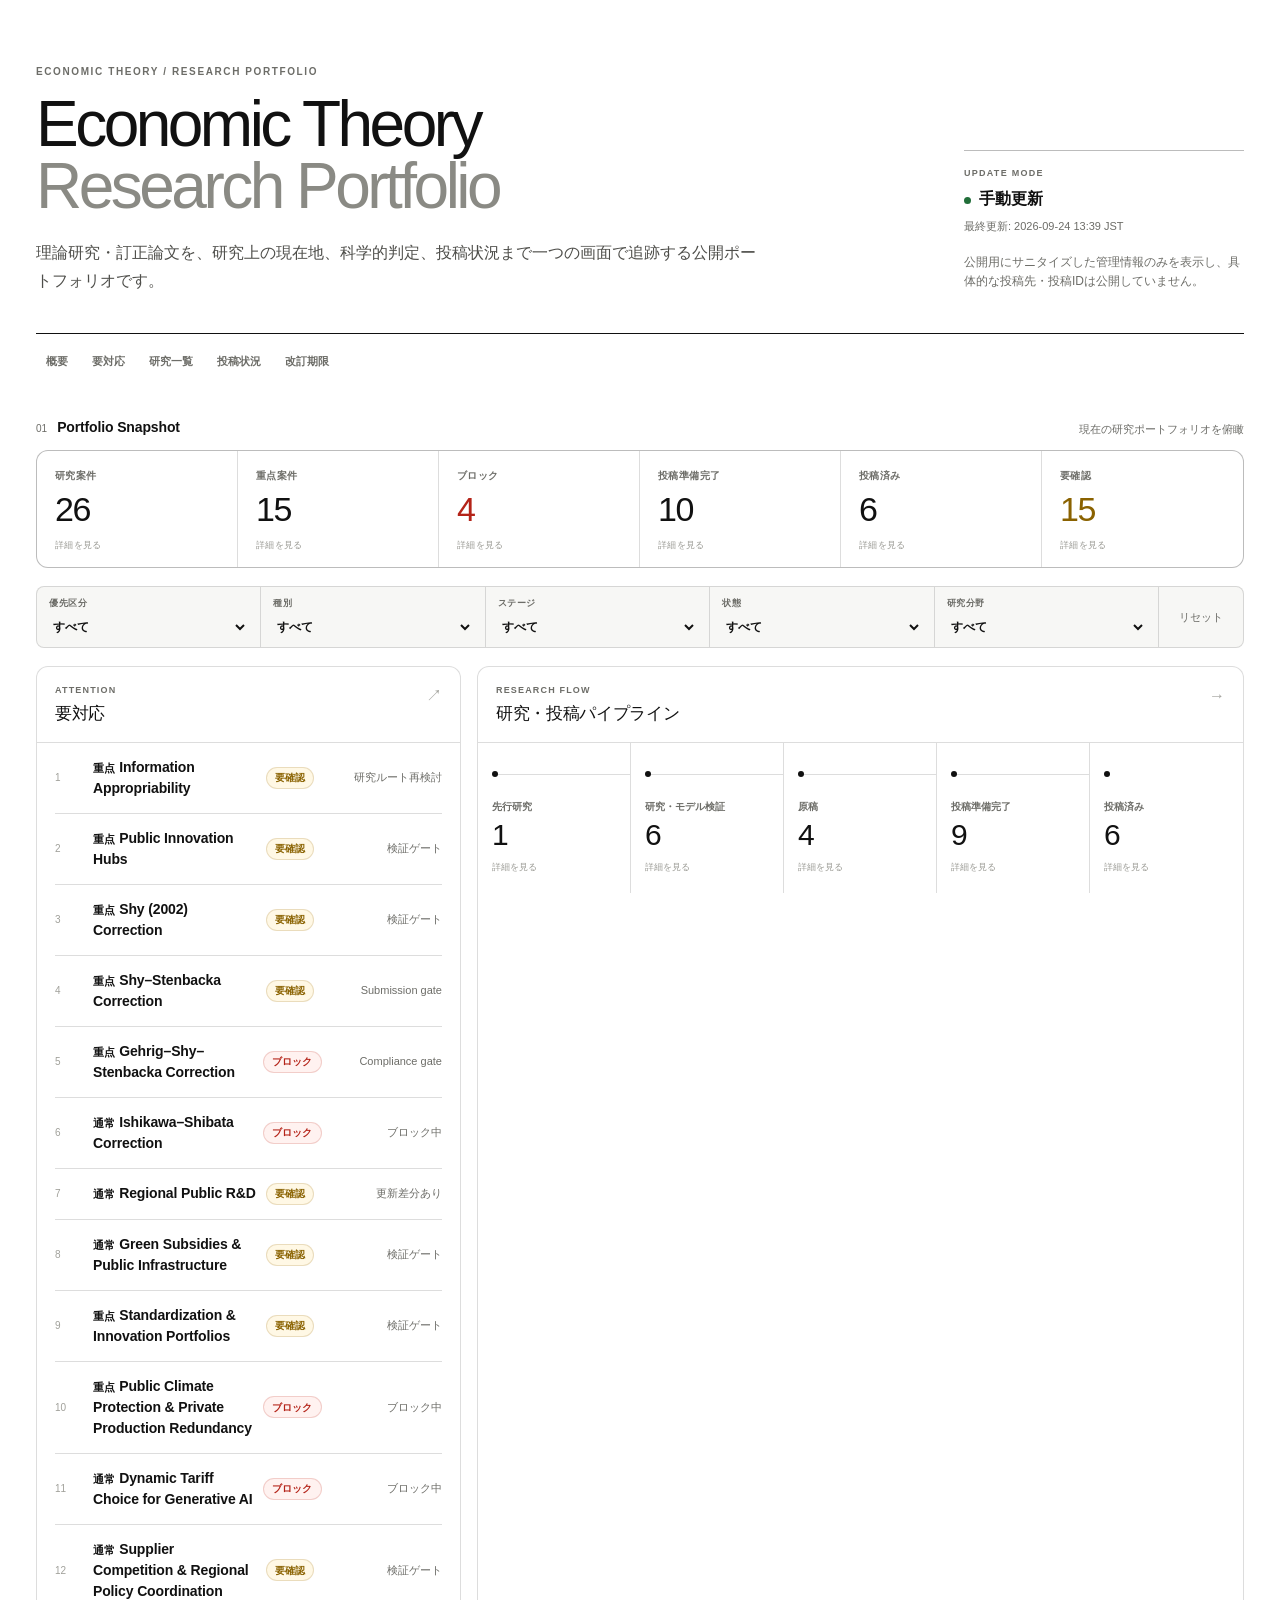
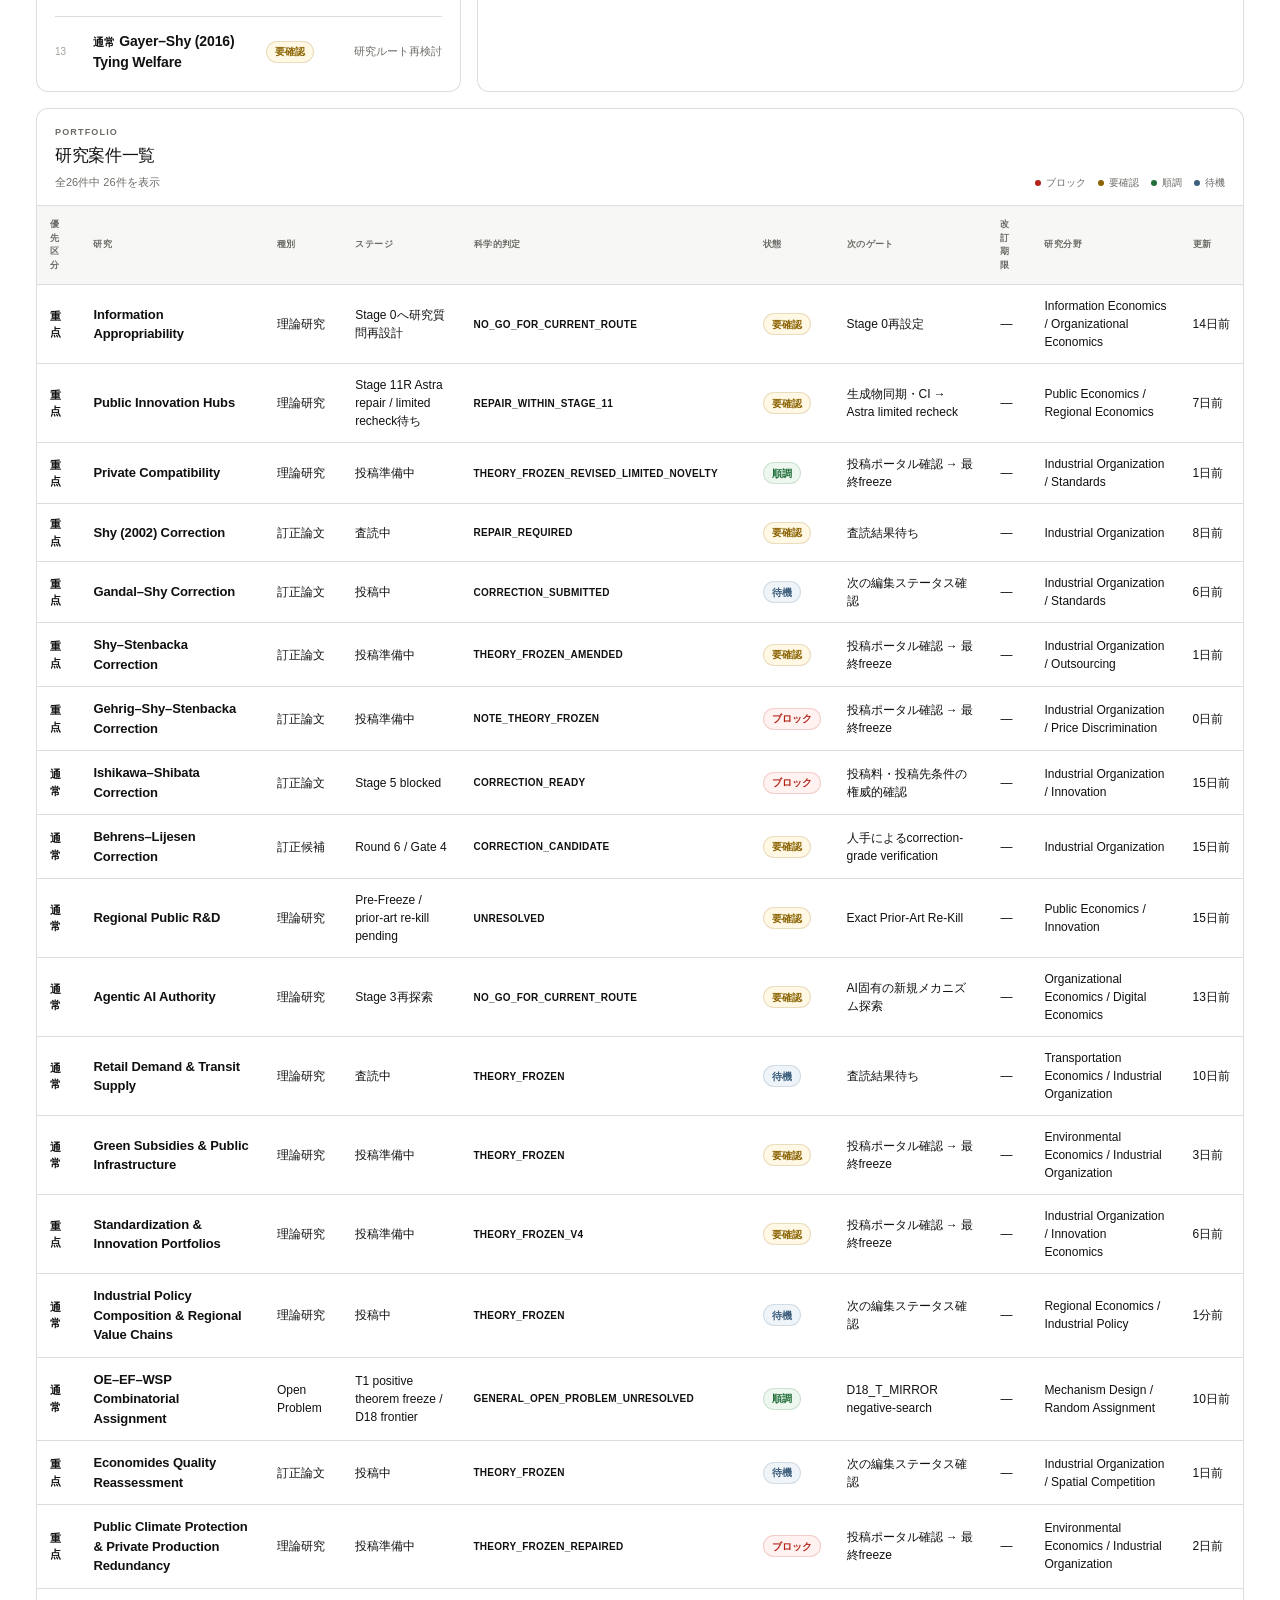
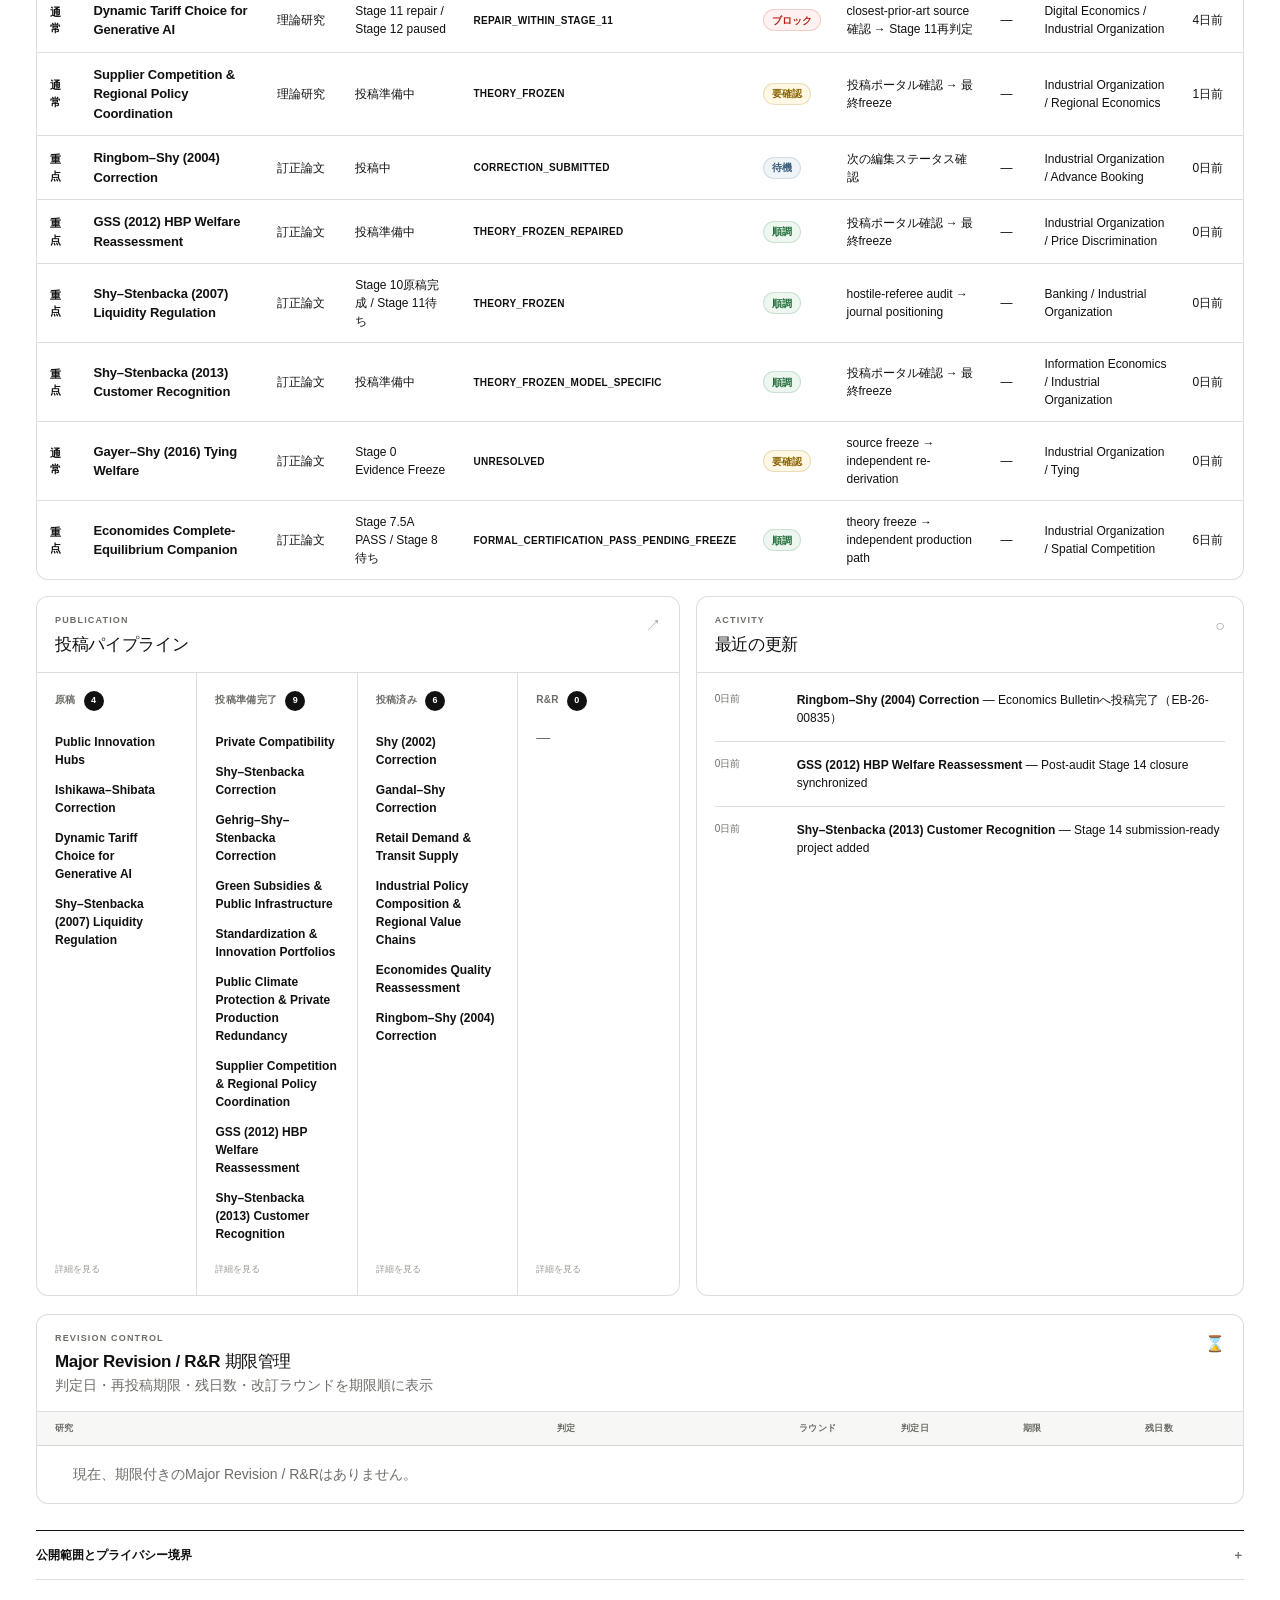
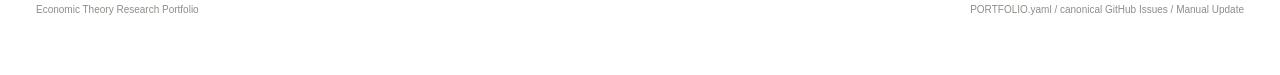
==== commit 3badd148: "Bust dashboard cache for revision tracker" ====
--- a/index.html
+++ b/index.html
@@ -6,7 +6,7 @@
   <meta name="color-scheme" content="light">
   <meta name="description" content="経済理論研究ポートフォリオの公開用・サニタイズ済み進捗ダッシュボード。">
   <title>Economic Theory Research Portfolio</title>
-  <link rel="stylesheet" href="styles.css?v=20260906-public2">
+  <link rel="stylesheet" href="styles.css?v=20260924-revision1">
   <style>
     a.kpi-button,a.attention-row,a.stage,a.publication-lane,a.project-detail-link{text-decoration:none;color:inherit}
     .stage-pipeline{grid-template-columns:repeat(5,1fr)}
@@ -138,6 +138,6 @@
       <span>PORTFOLIO.yaml / canonical GitHub Issues / Manual Update</span>
     </footer>
   </main>
-  <script src="dashboard.js?v=20260911-public-stage-sanitize1" defer></script>
+  <script src="dashboard.js?v=20260924-revision1" defer></script>
 </body>
 </html>
--- a/styles.css
+++ b/styles.css
@@ -343,6 +343,35 @@
 .recent-item{display:grid;grid-template-columns:70px 1fr;gap:12px;padding:14px 0;border-bottom:1px solid var(--line);font-size:12px}
 .recent-item:last-child{border-bottom:0}
 .recent-time{color:var(--muted);font-size:10px;font-variant-numeric:tabular-nums}
+
+.revision-panel{margin:0 0 18px;scroll-margin-top:56px}
+.revision-header,.revision-row{
+  display:grid;
+  grid-template-columns:minmax(220px,1.7fr) minmax(120px,.8fr) 90px 110px 110px 80px;
+  gap:12px;
+  align-items:center;
+}
+.revision-header{
+  padding:10px 18px;
+  border-bottom:1px solid var(--line);
+  background:var(--surface);
+  color:var(--muted);
+  font-size:9px;
+  font-weight:700;
+  letter-spacing:.05em;
+}
+.revision-list{padding:0 18px}
+.revision-row{
+  padding:14px 0;
+  border-bottom:1px solid var(--line);
+  text-decoration:none;
+  font-size:12px;
+}
+.revision-row:last-child{border-bottom:0}
+.revision-row:hover,.revision-row:focus-visible{background:var(--surface);outline:none;margin:0 -10px;padding-left:10px;padding-right:10px}
+.revision-row.urgent strong{color:var(--bad)}
+.revision-project{font-weight:650}
+.revision-row strong{font-variant-numeric:tabular-nums}
 
 .methodology{margin:26px 0 12px;border-top:1px solid var(--ink);border-bottom:1px solid var(--line)}
 .methodology summary{cursor:pointer;font-size:12px;font-weight:600;padding:15px 0;list-style:none}
@@ -487,6 +516,11 @@
   .publication-lane:nth-child(2n){border-right:0}
   .publication-lane:nth-last-child(-n+2){border-bottom:0}
   .recent-item{grid-template-columns:58px 1fr}
+  .revision-header{display:none}
+  .revision-list{padding:0 14px}
+  .revision-row{grid-template-columns:1fr auto;gap:5px 12px;padding:14px 0}
+  .revision-row .revision-project{grid-column:1/-1;font-size:13px}
+  .revision-row span:nth-child(3),.revision-row span:nth-child(4),.revision-row span:nth-child(5){font-size:10px;color:var(--muted)}
   footer{flex-direction:column}
   .detail-dialog{width:calc(100vw - 14px);max-height:92vh}
   .detail-dialog-shell{max-height:92vh}
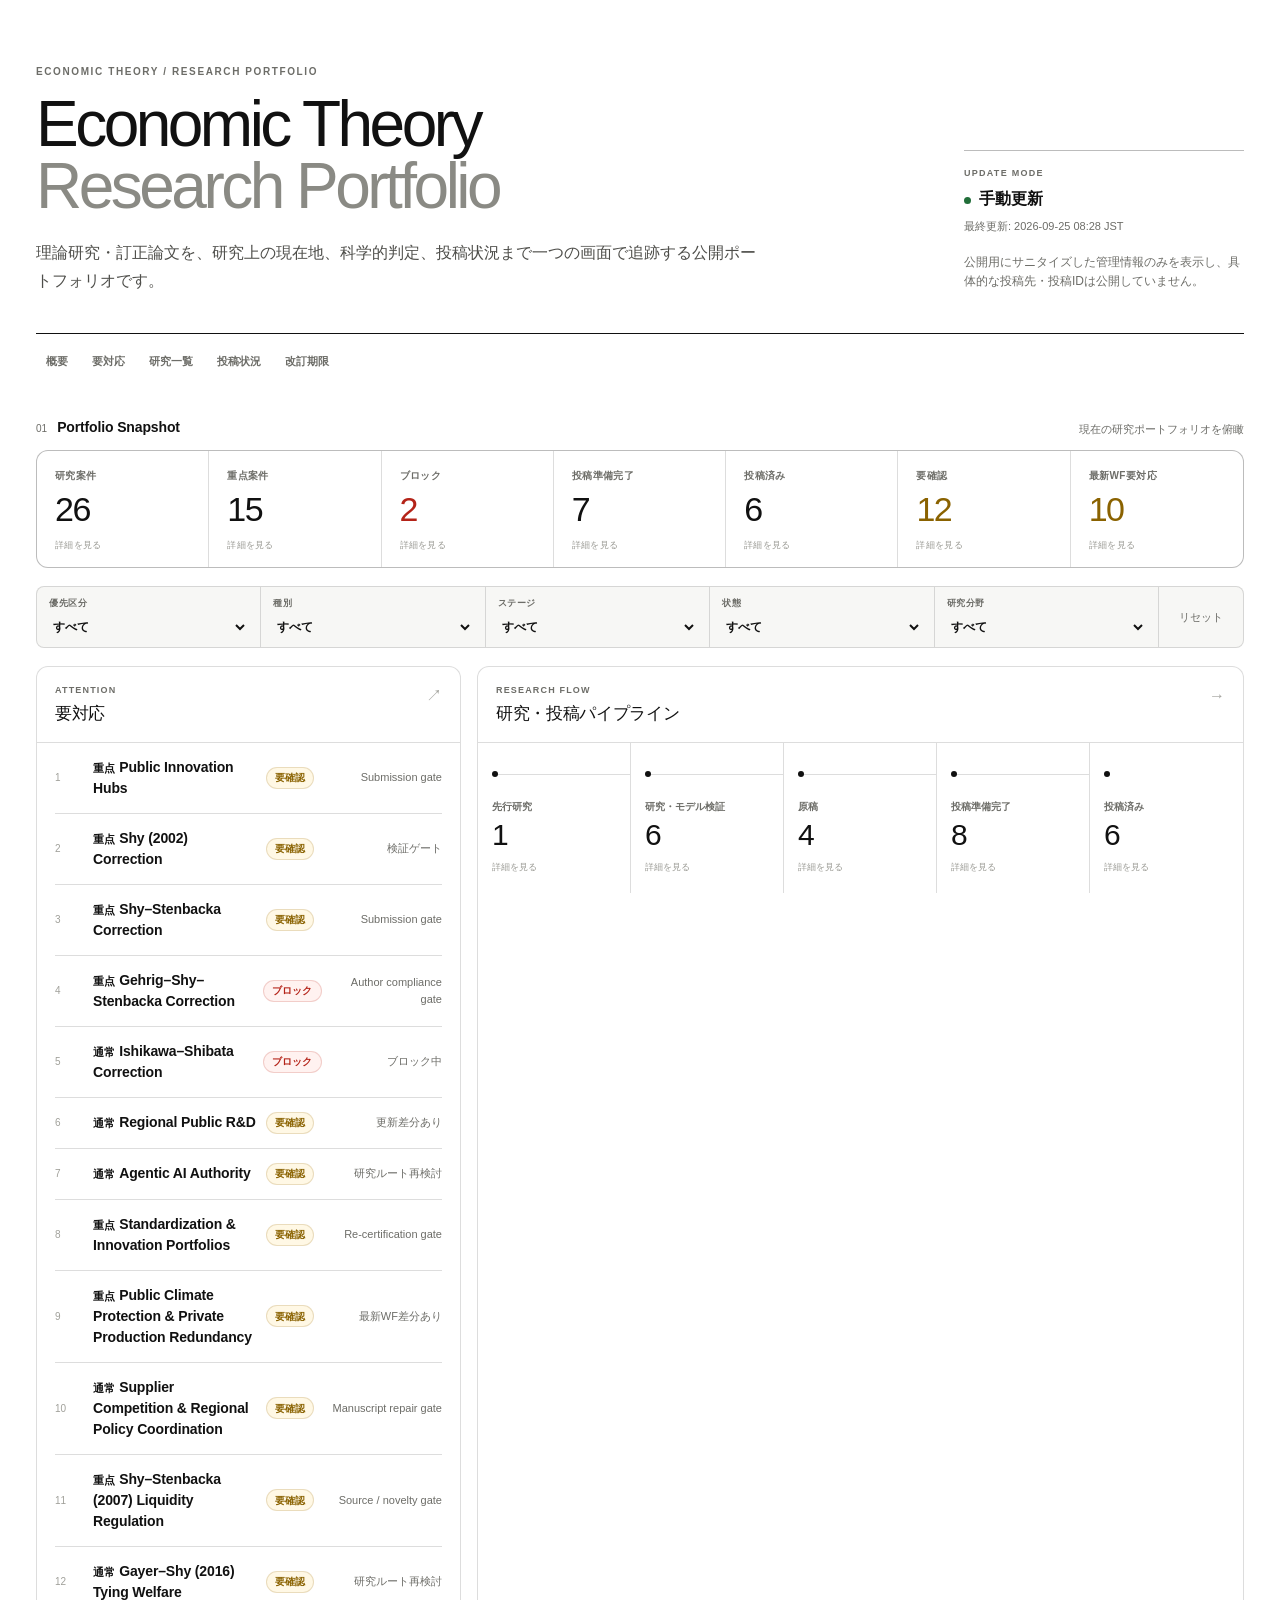
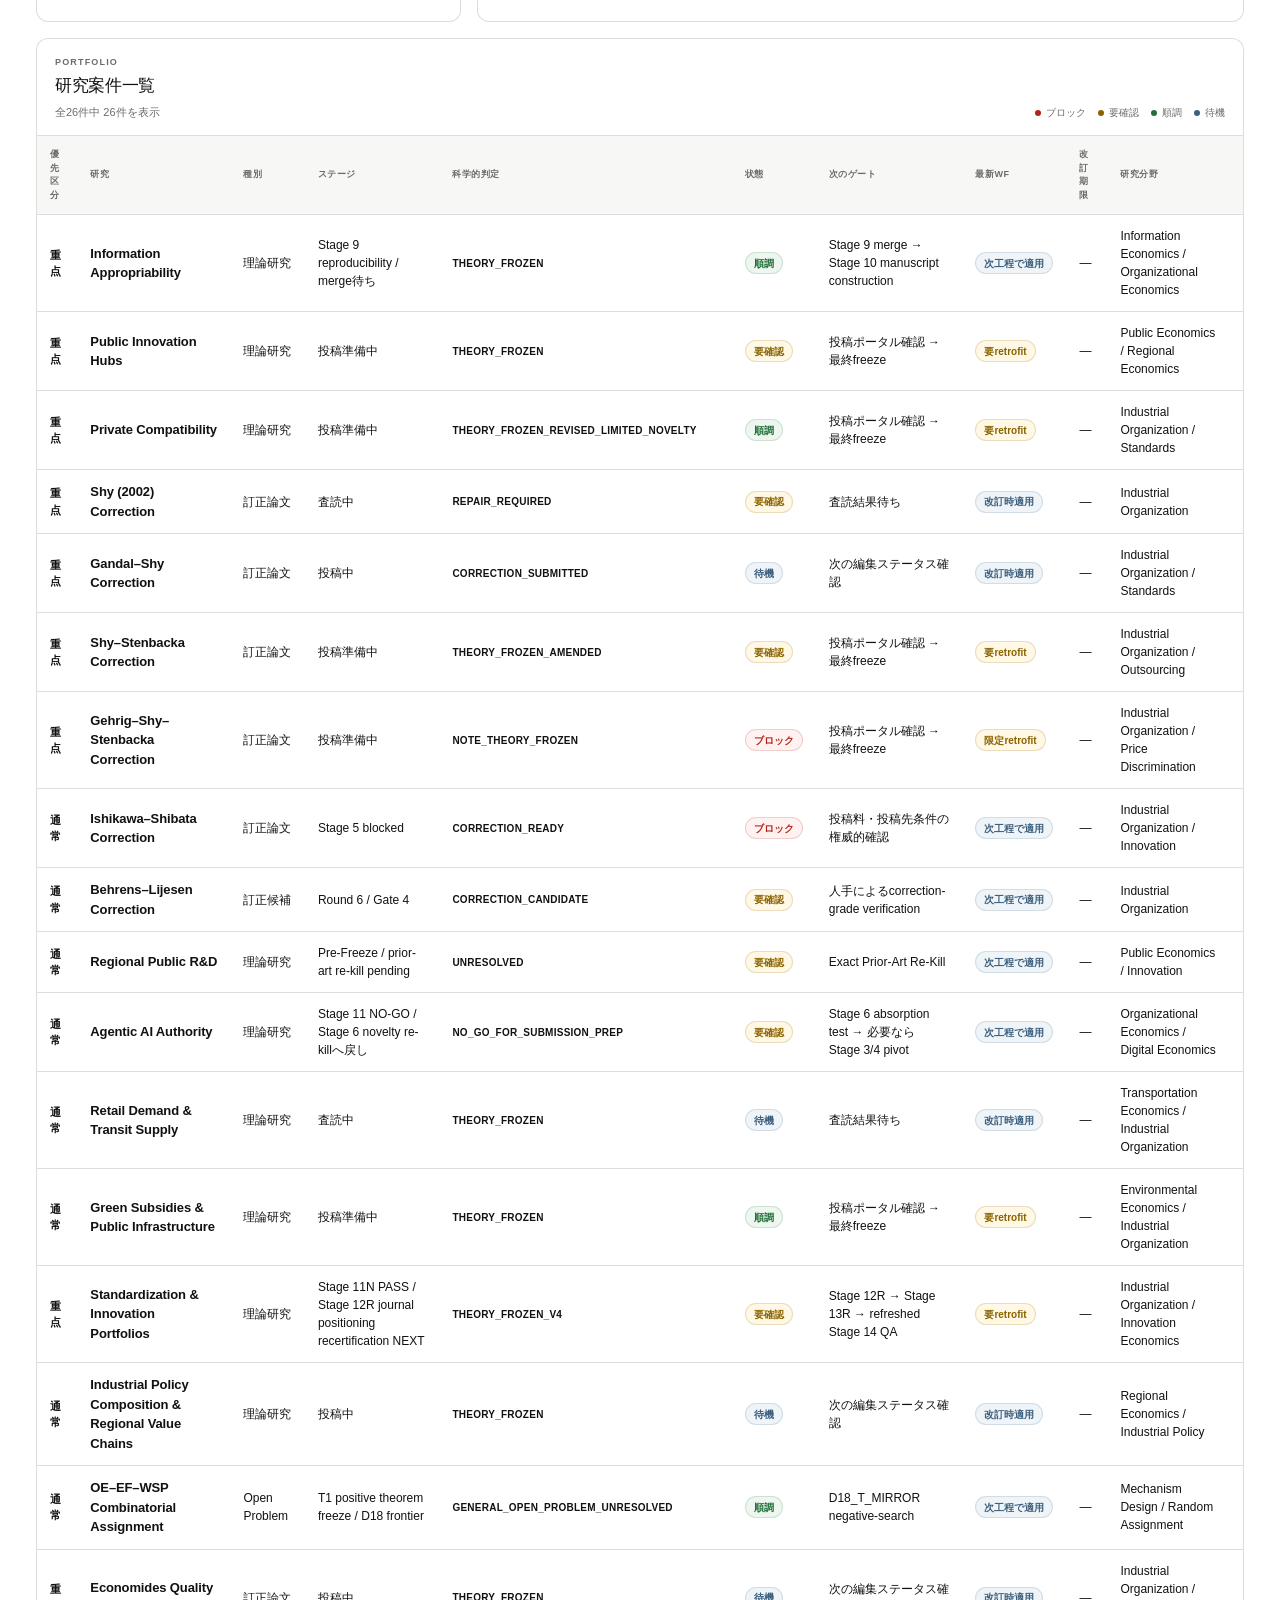
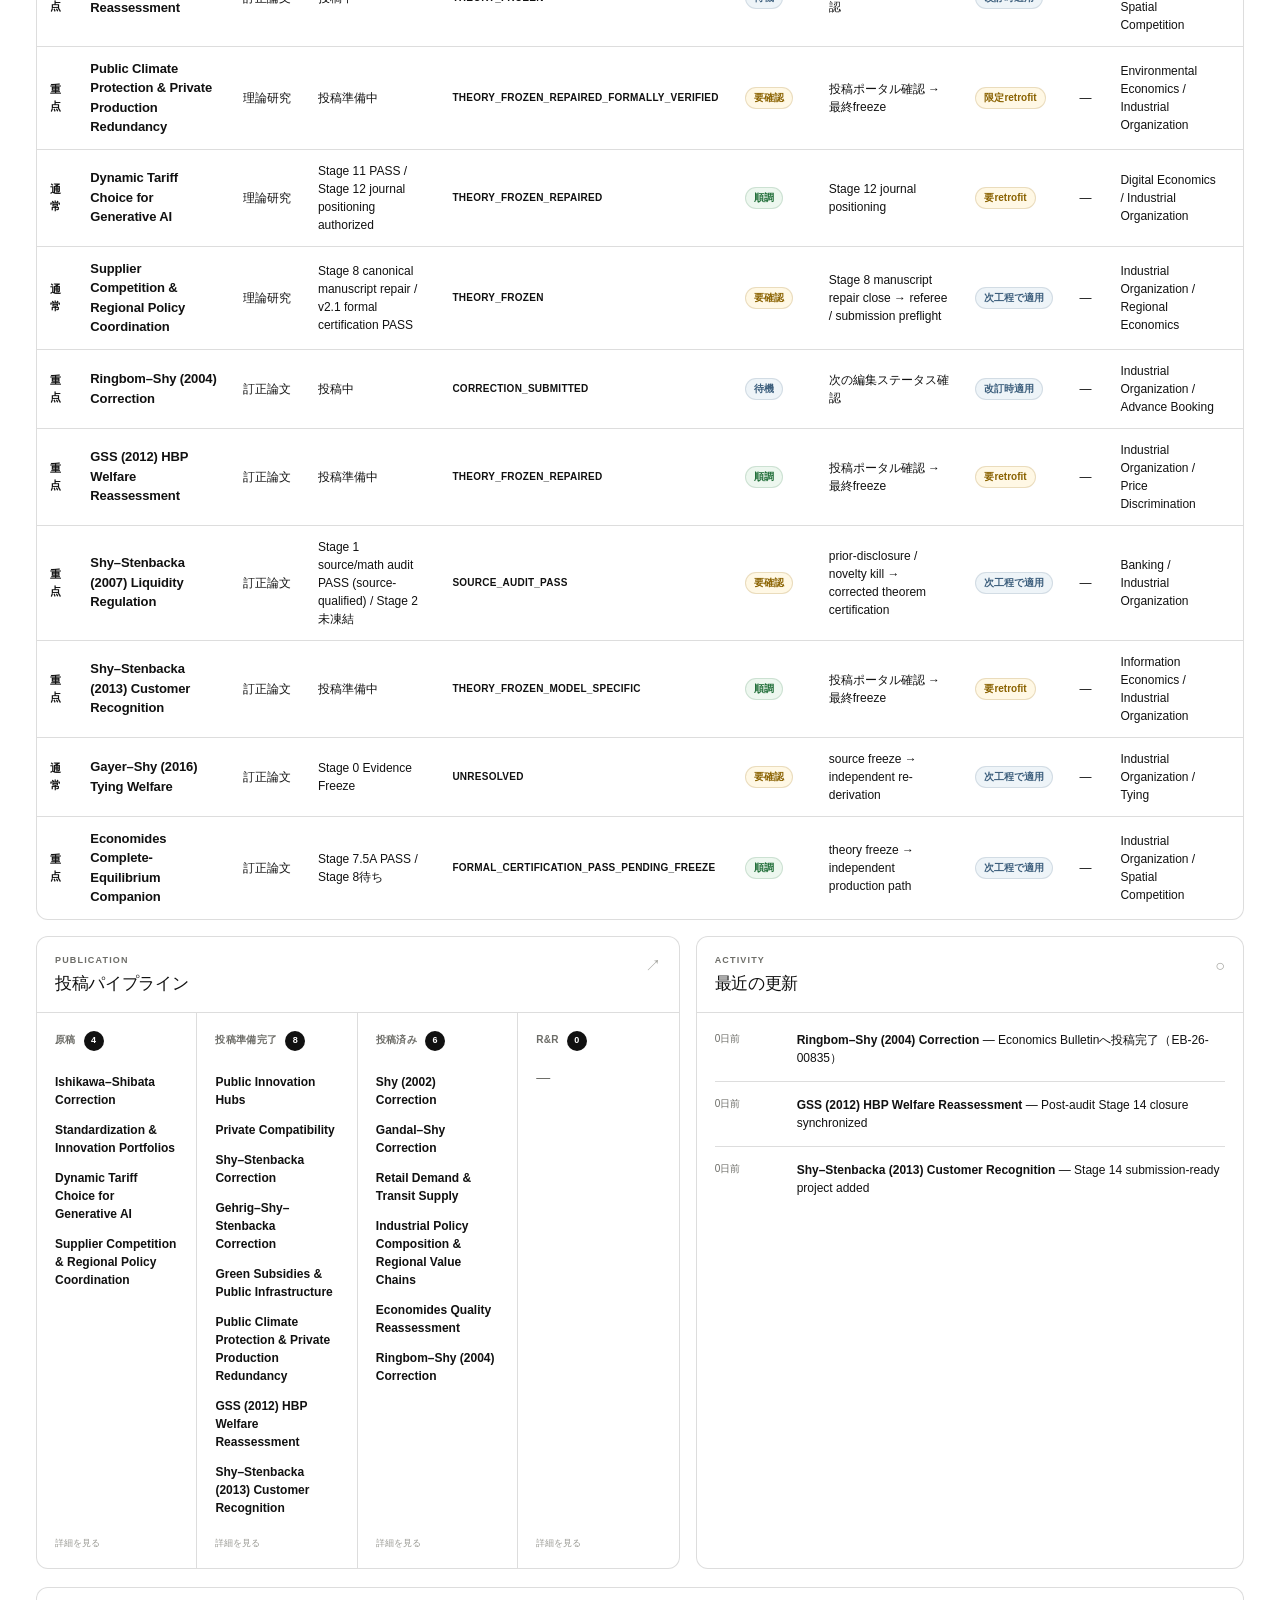
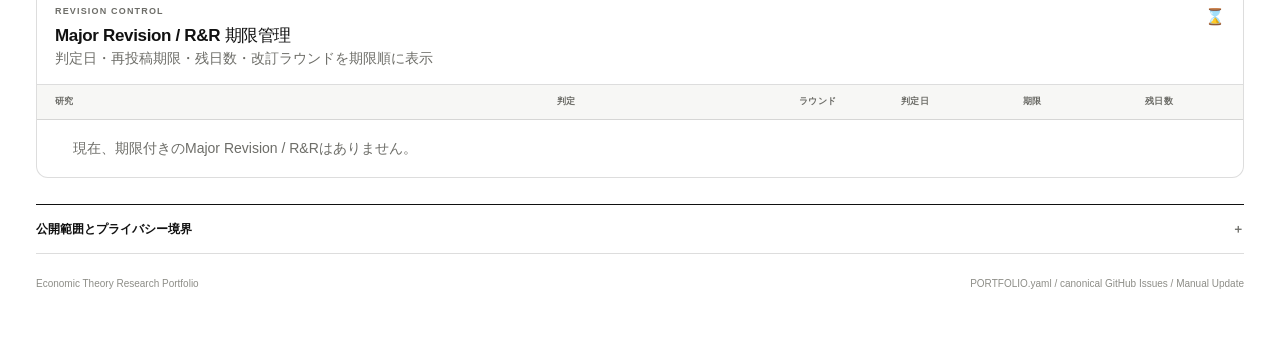
==== commit e9939e7e: "Expose latest-workflow audit semantics on dashboard" ====
--- a/index.html
+++ b/index.html
@@ -6,7 +6,7 @@
   <meta name="color-scheme" content="light">
   <meta name="description" content="経済理論研究ポートフォリオの公開用・サニタイズ済み進捗ダッシュボード。">
   <title>Economic Theory Research Portfolio</title>
-  <link rel="stylesheet" href="styles.css?v=20260924-revision1">
+  <link rel="stylesheet" href="styles.css?v=20260925-workflow-audit">
   <style>
     a.kpi-button,a.attention-row,a.stage,a.publication-lane,a.project-detail-link{text-decoration:none;color:inherit}
     .stage-pipeline{grid-template-columns:repeat(5,1fr)}
@@ -87,7 +87,7 @@
         <table>
           <thead>
             <tr>
-              <th>優先区分</th><th>研究</th><th>種別</th><th>ステージ</th><th>科学的判定</th><th>状態</th><th>次のゲート</th><th>改訂期限</th><th>研究分野</th><th>更新</th>
+              <th>優先区分</th><th>研究</th><th>種別</th><th>ステージ</th><th>科学的判定</th><th>状態</th><th>次のゲート</th><th>最新WF</th><th>改訂期限</th><th>研究分野</th><th>更新</th>
             </tr>
           </thead>
           <tbody id="portfolio-body"></tbody>
@@ -130,6 +130,7 @@
       <div class="methodology-body">
         <p>このページでは研究管理に必要な公開用メタデータのみを表示しています。具体的な投稿先、投稿ID、投稿システム上の内部情報、数式導出、証明、未公開原稿、厳密な反例、詳細なブロッカー、認証情報、非公開の研究エビデンスは含みません。</p>
         <p>投稿先そのものは非公開のGitHub管理記録に保持し、公開ページでは研究分野と一般的な投稿ステータスのみを表示します。研究上の判定は、GitHub上のworkflow・履歴・検証記録を参照しながら節目ごとに評価し、その結果をGitHubへ記録する運用です。公開ページはその状態を必要なタイミングで手動更新しています。</p>
+        <p>「最新WF」は2026年9月25日時点の最新論文作成ワークフローとの整合状況です。「要retrofit」「限定retrofit」は追加監査が必要であることを示す管理ラベルで、それ自体は数学的誤りや科学的欠陥を意味しません。提出済み論文は遡及的に書き換えず、正式な改訂時に最新ワークフローを適用します。</p>
       </div>
     </details>
 
@@ -138,6 +139,6 @@
       <span>PORTFOLIO.yaml / canonical GitHub Issues / Manual Update</span>
     </footer>
   </main>
-  <script src="dashboard.js?v=20260924-revision1" defer></script>
+  <script src="dashboard.js?v=20260925-workflow-audit" defer></script>
 </body>
 </html>
--- a/styles.css
+++ b/styles.css
@@ -117,7 +117,7 @@
 
 .kpis{
   display:grid;
-  grid-template-columns:repeat(6,1fr);
+  grid-template-columns:repeat(7,1fr);
   gap:0;
   border:1px solid var(--line-strong);
   border-radius:var(--radius-lg);
@@ -280,7 +280,7 @@
 .legend-dot.track{background:var(--good)}
 .legend-dot.waiting{background:var(--wait)}
 .table-wrap{overflow:auto}
-table{border-collapse:collapse;width:100%;min-width:1100px}
+table{border-collapse:collapse;width:100%;min-width:1260px}
 th,td{padding:12px 13px;border-bottom:1px solid var(--line);text-align:left;vertical-align:middle}
 th{
   background:var(--surface);
